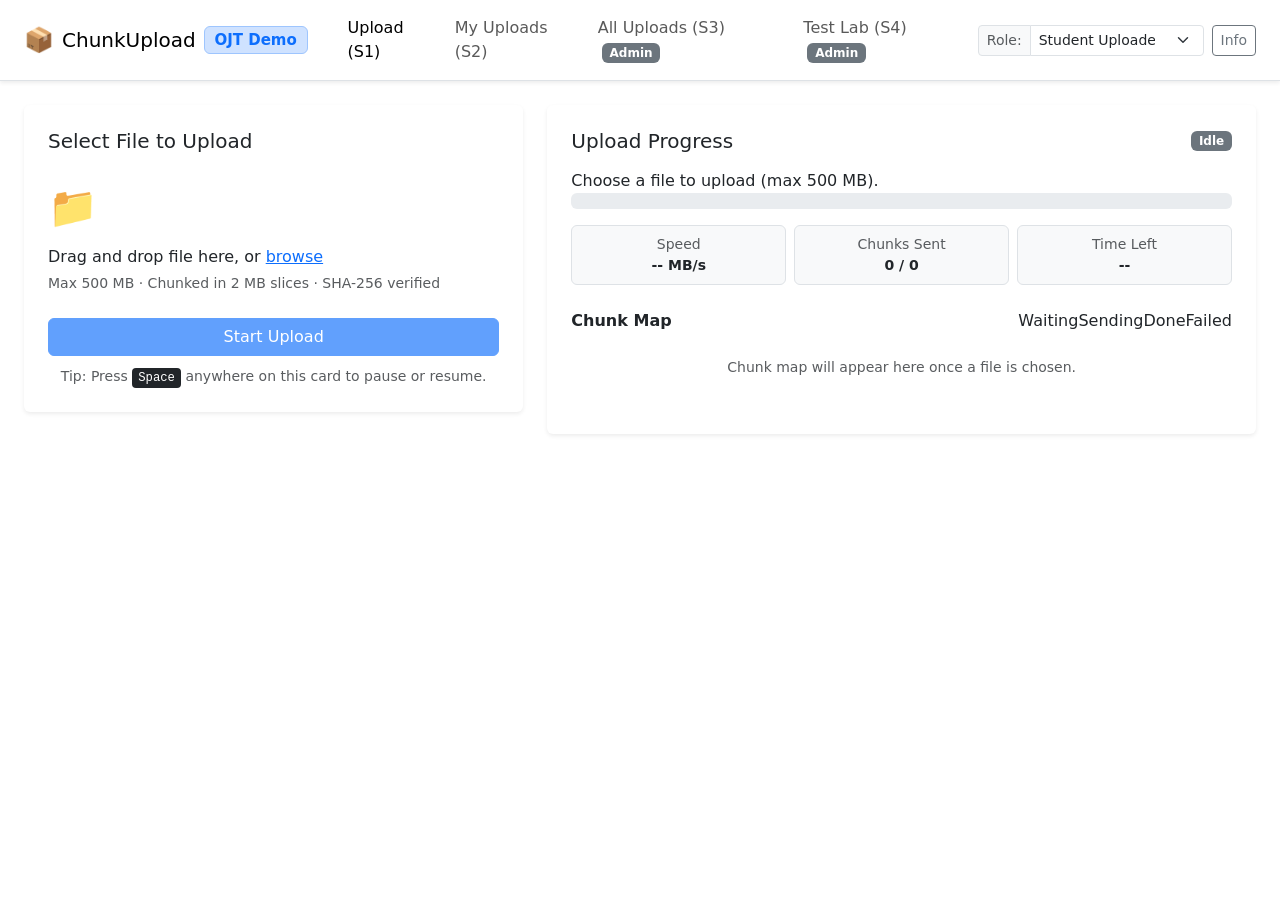
==== app/templates/index.html @ a3fe9f82 "feat: Implement Resumable/Chunked Upload Service MVP (PST_AD_149) - Split files into sequential 2 MB" ====
<!DOCTYPE html>
<html lang="en">
<head>
  <meta charset="UTF-8">
  <meta name="viewport" content="width=device-width, initial-scale=1.0">
  <title>Resumable Chunked Upload Service (PST_AD_149)</title>
  <!-- Bootstrap 5 CSS -->
  <link href="https://cdn.jsdelivr.net/npm/bootstrap@5.3.3/dist/css/bootstrap.min.css" rel="stylesheet">
  <!-- Custom Styling -->
  <link rel="stylesheet" href="/static/css/style.css">
</head>
<body>

  <!-- Top Navigation Bar -->
  <header>
    <nav class="navbar navbar-expand-lg navbar-light bg-white border-bottom shadow-sm">
      <div class="container-fluid px-3 px-lg-4">
        <a class="navbar-brand d-flex align-items-center" href="#" onclick="App.showScreen('upload'); return false;">
          <span class="fs-4 me-2">📦</span>
          <span class="navbar-brand-title fs-5">ChunkUpload</span>
          <span class="badge bg-primary-subtle text-primary border border-primary-subtle ms-2">OJT Demo</span>
        </a>

        <button class="navbar-toggler" type="button" data-bs-toggle="collapse" data-bs-target="#navbarContent" aria-controls="navbarContent" aria-expanded="false" aria-label="Toggle navigation">
          <span class="navbar-toggler-icon"></span>
        </button>

        <div class="collapse navbar-collapse" id="navbarContent">
          <ul class="navbar-nav me-auto mb-2 mb-lg-0 ms-lg-3">
            <li class="nav-item">
              <a class="nav-link active" id="nav-upload" href="#" onclick="App.showScreen('upload'); return false;">Upload (S1)</a>
            </li>
            <li class="nav-item">
              <a class="nav-link" id="nav-my-uploads" href="#" onclick="App.showScreen('my-uploads'); return false;">My Uploads (S2)</a>
            </li>
            <li class="nav-item">
              <a class="nav-link" id="nav-all-uploads" href="#" onclick="App.showScreen('all-uploads'); return false;">
                All Uploads (S3) <span class="badge bg-secondary ms-1">Admin</span>
              </a>
            </li>
            <li class="nav-item">
              <a class="nav-link" id="nav-test-lab" href="#" onclick="App.showScreen('test-lab'); return false;">
                Test Lab (S4) <span class="badge bg-secondary ms-1">Admin</span>
              </a>
            </li>
          </ul>

          <!-- Role Switcher & Student Attribution -->
          <div class="d-flex align-items-center gap-2">
            <div class="input-group input-group-sm">
              <label class="input-group-text bg-light text-muted" for="role-select">Role:</label>
              <select class="form-select form-select-sm" id="role-select" onchange="App.handleRoleChange(this.value)">
                <option value="uploader">Student Uploader</option>
                <option value="admin">Platform Admin</option>
              </select>
            </div>
            <button class="btn btn-sm btn-outline-secondary" data-bs-toggle="modal" data-bs-target="#aboutModal" title="About this Project">
              Info
            </button>
          </div>
        </div>
      </div>
    </nav>
  </header>

  <!-- Main Container -->
  <main class="container-fluid px-3 px-lg-4 py-4" id="main-content">

    <!-- Global Alert / Unfinished Upload Banner -->
    <div id="unfinished-banner" class="alert alert-warning alert-dismissible d-none align-items-center shadow-sm" role="alert">
      <div class="d-flex align-items-center flex-grow-1 flex-wrap gap-2">
        <span class="fs-5">⚠️</span>
        <span id="unfinished-banner-text">You have an unfinished upload. Choose the same file to continue.</span>
        <button class="btn btn-sm btn-warning ms-auto" id="btn-banner-resume" onclick="App.promptResumeUnfinished()">
          Resume Upload
        </button>
      </div>
      <button type="button" class="btn-close" aria-label="Dismiss banner" onclick="document.getElementById('unfinished-banner').classList.add('d-none')"></button>
    </div>

    <!-- SCREEN 1: UPLOAD (S1) -->
    <section id="screen-upload" class="app-screen">
      <div class="row g-4">
        <!-- Left Column: File Picker & Controls (5 cols on laptop) -->
        <div class="col-12 col-lg-5">
          <div class="card border-0 shadow-sm mb-4">
            <div class="card-body p-4">
              <h1 class="card-title h5 mb-3">Select File to Upload</h1>
              
              <!-- Dropzone -->
              <div id="dropzone" class="dropzone-area mb-3" tabindex="0" role="button" aria-label="Drop file here or click to browse">
                <input type="file" id="file-input" class="d-none">
                <div class="py-2">
                  <span class="fs-1 text-primary d-block mb-2">📁</span>
                  <p class="mb-1 fw-medium text-dark">Drag and drop file here, or <span class="text-primary text-decoration-underline">browse</span></p>
                  <small class="text-muted d-block">Max 500 MB · Chunked in 2 MB slices · SHA-256 verified</small>
                </div>
              </div>

              <!-- Validation Message -->
              <div id="file-validation-msg" class="alert alert-danger py-2 px-3 small d-none" role="alert"></div>

              <!-- File Info Card -->
              <div id="file-info-box" class="border rounded-3 p-3 bg-light mb-3 d-none">
                <h2 class="h6 mb-2 fw-bold text-dark">File Details</h2>
                <div class="small">
                  <div class="d-flex justify-content-between mb-1">
                    <span class="text-muted">Name:</span>
                    <span class="fw-semibold text-truncate ms-2" style="max-width: 200px;" id="info-file-name">--</span>
                  </div>
                  <div class="d-flex justify-content-between mb-1">
                    <span class="text-muted">Size:</span>
                    <span class="fw-semibold" id="info-file-size">--</span>
                  </div>
                  <div class="d-flex justify-content-between mb-1">
                    <span class="text-muted">Chunks (2 MB each):</span>
                    <span class="fw-semibold" id="info-chunk-count">--</span>
                  </div>
                  <div class="d-flex justify-content-between align-items-center mb-0">
                    <span class="text-muted">File SHA-256:</span>
                    <span class="d-flex align-items-center">
                      <span class="checksum-code me-1" id="info-file-hash">Calculating…</span>
                      <button class="btn btn-sm btn-link p-0 text-decoration-none" id="btn-copy-hash" title="Copy full SHA-256" onclick="App.copyFullHash()">📋</button>
                    </span>
                  </div>
                </div>
              </div>

              <!-- Upload Action Controls -->
              <div class="d-flex flex-wrap gap-2" id="upload-controls">
                <button id="btn-start" class="btn btn-primary flex-grow-1" disabled onclick="App.startUpload()">
                  <span>Start Upload</span>
                </button>
                <button id="btn-pause" class="btn btn-warning flex-grow-1 d-none" onclick="App.pauseUpload()">
                  <span>Pause</span>
                </button>
                <button id="btn-resume" class="btn btn-success flex-grow-1 d-none" onclick="App.resumeUpload()">
                  <span>Resume</span>
                </button>
                <button id="btn-cancel" class="btn btn-outline-danger flex-grow-1 d-none" onclick="App.cancelUpload()">
                  <span>Cancel</span>
                </button>
              </div>

              <div class="mt-2 text-center">
                <small class="text-muted">Tip: Press <kbd>Space</kbd> anywhere on this card to pause or resume.</small>
              </div>
            </div>
          </div>
        </div>

        <!-- Right Column: Progress & Chunk Map (7 cols on laptop) -->
        <div class="col-12 col-lg-7">
          <div class="card border-0 shadow-sm mb-4" id="upload-status-card" tabindex="0">
            <div class="card-body p-4">
              <div class="d-flex justify-content-between align-items-center mb-3">
                <h2 class="card-title h5 mb-0">Upload Progress</h2>
                <span id="badge-upload-status" class="badge bg-secondary">Idle</span>
              </div>

              <!-- Reassuring Status Box -->
              <div id="status-box" class="status-box">
                <div class="fw-medium text-dark" id="status-line" aria-live="polite">Choose a file to upload (max 500 MB).</div>
              </div>

              <!-- Progress Bar -->
              <div class="mb-3">
                <div class="progress" role="progressbar" aria-valuenow="0" aria-valuemin="0" aria-valuemax="100">
                  <div class="progress-bar" id="progress-bar-fill" style="width: 0%;">0%</div>
                </div>
              </div>

              <!-- Metrics Row -->
              <div class="row g-2 text-center small mb-4">
                <div class="col-4">
                  <div class="border rounded p-2 bg-light">
                    <span class="text-muted d-block">Speed</span>
                    <strong id="metric-speed">-- MB/s</strong>
                  </div>
                </div>
                <div class="col-4">
                  <div class="border rounded p-2 bg-light">
                    <span class="text-muted d-block">Chunks Sent</span>
                    <strong id="metric-chunks">0 / 0</strong>
                  </div>
                </div>
                <div class="col-4">
                  <div class="border rounded p-2 bg-light">
                    <span class="text-muted d-block">Time Left</span>
                    <strong id="metric-eta">--</strong>
                  </div>
                </div>
              </div>

              <!-- Chunk Map Header & Legend -->
              <div class="d-flex justify-content-between align-items-center flex-wrap gap-2 mb-2">
                <h3 class="h6 mb-0 fw-bold">Chunk Map</h3>
                <div class="d-flex align-items-center flex-wrap">
                  <span class="legend-item"><span class="legend-swatch" style="background-color: var(--color-waiting-fill); border: 1px solid var(--color-waiting-border);"></span>Waiting</span>
                  <span class="legend-item"><span class="legend-swatch" style="background-color: var(--color-primary);"></span>Sending</span>
                  <span class="legend-item"><span class="legend-swatch" style="background-color: var(--color-done);"></span>Done</span>
                  <span class="legend-item"><span class="legend-swatch" style="background-color: var(--color-failed);"></span>Failed</span>
                </div>
              </div>

              <!-- Chunk Grid -->
              <div class="chunk-map-container mb-3" aria-hidden="true">
                <div class="chunk-grid" id="chunk-grid">
                  <div class="text-muted small py-3 w-100 text-center">Chunk map will appear here once a file is chosen.</div>
                </div>
              </div>

              <!-- Checksum Success / Download Box -->
              <div id="completion-box" class="alert alert-success d-none mb-0" role="alert">
                <h4 class="alert-heading h6 fw-bold mb-1">🎉 Upload Complete · Checksum Verified ✓</h4>
                <p class="small mb-2 text-success-emphasis">All chunks merged in sequential order on the server. The merged file SHA-256 matches your original file exactly.</p>
                <div class="d-flex flex-wrap gap-2 align-items-center">
                  <a href="#" id="btn-download-file" class="btn btn-sm btn-success" download>
                    📥 Download Merged File
                  </a>
                  <button class="btn btn-sm btn-outline-success" onclick="App.resetUploadForm()">
                    Upload Another File
                  </button>
                </div>
              </div>

            </div>
          </div>
        </div>
      </div>
    </section>

    <!-- SCREEN 2: MY UPLOADS (S2) -->
    <section id="screen-my-uploads" class="app-screen d-none">
      <div class="card border-0 shadow-sm">
        <div class="card-body p-4">
          <div class="d-flex justify-content-between align-items-center mb-3">
            <div>
              <h1 class="h5 mb-1">My Browser Uploads</h1>
              <p class="text-muted small mb-0">Saved in browser's localStorage. You can resume any unfinished upload by selecting the same file.</p>
            </div>
            <button class="btn btn-sm btn-outline-secondary" onclick="App.renderMyUploads()">Refresh</button>
          </div>

          <div class="table-responsive">
            <table class="table table-hover align-middle">
              <thead class="table-light">
                <tr>
                  <th>File Name</th>
                  <th>Size</th>
                  <th>Chunks</th>
                  <th>Status</th>
                  <th>Last Updated</th>
                  <th class="text-end">Actions</th>
                </tr>
              </thead>
              <tbody id="my-uploads-tbody">
                <tr><td colspan="6" class="text-center py-4 text-muted">No uploads recorded in this browser yet.</td></tr>
              </tbody>
            </table>
          </div>
        </div>
      </div>
    </section>

    <!-- SCREEN 3: ALL UPLOADS (S3 - ADMIN) -->
    <section id="screen-all-uploads" class="app-screen d-none">
      <div class="card border-0 shadow-sm">
        <div class="card-body p-4">
          <div class="d-flex justify-content-between align-items-center mb-3 flex-wrap gap-2">
            <div>
              <h1 class="h5 mb-1">Server Upload Sessions (Admin)</h1>
              <p class="text-muted small mb-0">All upload sessions stored on disk in <code class="text-dark">storage/</code>.</p>
            </div>
            <div class="d-flex align-items-center gap-2">
              <span class="badge bg-info-subtle text-info-emphasis border border-info-subtle px-3 py-2" id="admin-storage-summary">
                Storage: 0.0 MB
              </span>
              <button class="btn btn-sm btn-outline-secondary" onclick="App.loadAdminUploads()">Refresh</button>
            </div>
          </div>

          <div class="table-responsive">
            <table class="table table-hover align-middle">
              <thead class="table-light">
                <tr>
                  <th>Upload ID</th>
                  <th>File Name</th>
                  <th>Size</th>
                  <th>Chunks (Recv/Total)</th>
                  <th>Status</th>
                  <th>SHA-256</th>
                  <th>Created At</th>
                  <th class="text-end">Actions</th>
                </tr>
              </thead>
              <tbody id="admin-uploads-tbody">
                <tr><td colspan="8" class="text-center py-4 text-muted">Loading uploads from server…</td></tr>
              </tbody>
            </table>
          </div>
        </div>
      </div>
    </section>

    <!-- SCREEN 4: TEST LAB (S4 - ADMIN) -->
    <section id="screen-test-lab" class="app-screen d-none">
      <div class="card border-0 shadow-sm">
        <div class="card-body p-4">
          <h1 class="h5 mb-1">Reliability Test Lab (Admin)</h1>
          <p class="text-muted small mb-3">Simulate unreliable networks with forced chunk dropouts to verify auto-retry with exponential backoff and resume capabilities.</p>

          <div class="row g-4">
            <!-- Test Settings Column (4 cols) -->
            <div class="col-12 col-lg-4">
              <div class="border rounded-3 p-3 bg-light">
                <h2 class="h6 fw-bold mb-3">Network Drop Simulation</h2>

                <div class="mb-3">
                  <label for="fail-rate-slider" class="form-label d-flex justify-content-between small fw-medium">
                    <span>Simulated Chunk Failure Rate:</span>
                    <strong class="text-primary" id="fail-rate-val">0%</strong>
                  </label>
                  <input type="range" class="form-range" id="fail-rate-slider" min="0" max="50" step="5" value="0" oninput="App.updateFlakySettings()">
                  <small class="text-muted">Chunk requests will randomly fail at this percentage to test automatic retry.</small>
                </div>

                <div class="mb-3">
                  <label for="kill-at-select" class="form-label small fw-medium">Kill Connection at % (Mid-Upload):</label>
                  <select class="form-select form-select-sm" id="kill-at-select" onchange="App.updateFlakySettings()">
                    <option value="0">Disabled (normal flow)</option>
                    <option value="25">Kill connection at 25%</option>
                    <option value="50">Kill connection at 50%</option>
                    <option value="75">Kill connection at 75%</option>
                  </select>
                  <small class="text-muted">Server drops the connection once at this threshold to test mid-upload survival.</small>
                </div>

                <div class="mb-3">
                  <label for="test-runs-count" class="form-label small fw-medium">Number of Test Runs (1–30):</label>
                  <input type="number" class="form-control form-control-sm" id="test-runs-count" min="1" max="30" value="1">
                  <small class="text-muted">Batch test reliability over repeated network dropouts.</small>
                </div>

                <hr>

                <h3 class="h6 fw-bold mb-2">Run Test with Synthetic Payload</h3>
                <p class="small text-muted mb-2">Select payload size to launch the test run(s):</p>
                <div class="d-flex flex-wrap gap-2 mb-3">
                  <button class="btn btn-sm btn-outline-primary" onclick="App.runTestLabBatch(5)">5 MB (3 chunks)</button>
                  <button class="btn btn-sm btn-outline-primary" onclick="App.runTestLabBatch(20)">20 MB (10 chunks)</button>
                  <button class="btn btn-sm btn-outline-primary" onclick="App.runTestLabBatch(50)">50 MB (25 chunks)</button>
                </div>
              </div>
            </div>

            <!-- Test Results Column (8 cols) -->
            <div class="col-12 col-lg-8">
              <div class="border rounded-3 p-3 bg-white">
                <div class="d-flex justify-content-between align-items-center mb-2">
                  <h2 class="h6 fw-bold mb-0">Test Run Execution History</h2>
                  <button class="btn btn-sm btn-outline-secondary" onclick="App.clearTestRuns()">Clear History</button>
                </div>

                <div class="table-responsive">
                  <table class="table table-sm table-bordered align-middle mb-0">
                    <thead class="table-light">
                      <tr>
                        <th>Run #</th>
                        <th>File / Size</th>
                        <th>Fail Rate</th>
                        <th>Retries</th>
                        <th>Resumed ✓</th>
                        <th>Checksum ✓/✗</th>
                        <th>Time</th>
                      </tr>
                    </thead>
                    <tbody id="test-runs-tbody">
                      <tr><td colspan="7" class="text-center py-3 text-muted">No test runs executed yet. Generate a test file and start an upload to test.</td></tr>
                    </tbody>
                  </table>
                </div>

                <div id="test-summary-pill" class="mt-3 p-2 bg-light border rounded small d-none">
                  <span id="test-summary-text">Summary: 0 / 0 resumed · 0 / 0 checksum ✓</span>
                </div>
              </div>
            </div>
          </div>

        </div>
      </div>
    </section>

  </main>

  <!-- Project Info Modal -->
  <div class="modal fade" id="aboutModal" tabindex="-1" aria-labelledby="aboutModalLabel" aria-hidden="true">
    <div class="modal-dialog modal-dialog-centered">
      <div class="modal-content">
        <div class="modal-header">
          <h5 class="modal-title" id="aboutModalLabel">Resumable Chunked Upload Service</h5>
          <button type="button" class="btn-close" data-bs-dismiss="modal" aria-label="Close"></button>
        </div>
        <div class="modal-body small">
          <h6>OJT College Project (PST_AD_149)</h6>
          <p>This service allows large file uploads over unreliable connections by splitting files into 2 MB chunks, retrying failed chunks with exponential backoff, and verifying final file integrity via SHA-256.</p>
          
          <h6 class="mt-3">Team Roles:</h6>
          <ul>
            <li><strong>Ritik Saini (Backend):</strong> Flask server, UploadSession storage, chunk merge in order, whole-file SHA-256 check, admin endpoints, pytest test suite.</li>
            <li><strong>Kanish (Frontend):</strong> uploader.js, hash.js, store.js, Bootstrap 5 UI, chunk map, test lab, and resume integration.</li>
          </ul>

          <h6 class="mt-3">Key Design Concepts:</h6>
          <ul>
            <li><strong>Idempotency:</strong> Resending the same chunk safely overwrites without duplication.</li>
            <li><strong>Sequential Chunking:</strong> Uploads chunk-by-chunk to reduce memory and connection overhead.</li>
            <li><strong>Local State vs Server Truth:</strong> localStorage remembers sessions, but the server is the ultimate source of truth for received chunks.</li>
          </ul>
        </div>
        <div class="modal-footer">
          <button type="button" class="btn btn-secondary btn-sm" data-bs-dismiss="modal">Close</button>
        </div>
      </div>
    </div>
  </div>

  <!-- Scripts -->
  <script src="https://cdn.jsdelivr.net/npm/bootstrap@5.3.3/dist/js/bootstrap.bundle.min.js"></script>
  <script src="/static/js/hash.js"></script>
  <script src="/static/js/store.js"></script>
  <script src="/static/js/uploader.js"></script>
  <script src="/static/js/app.js"></script>
</body>
</html>
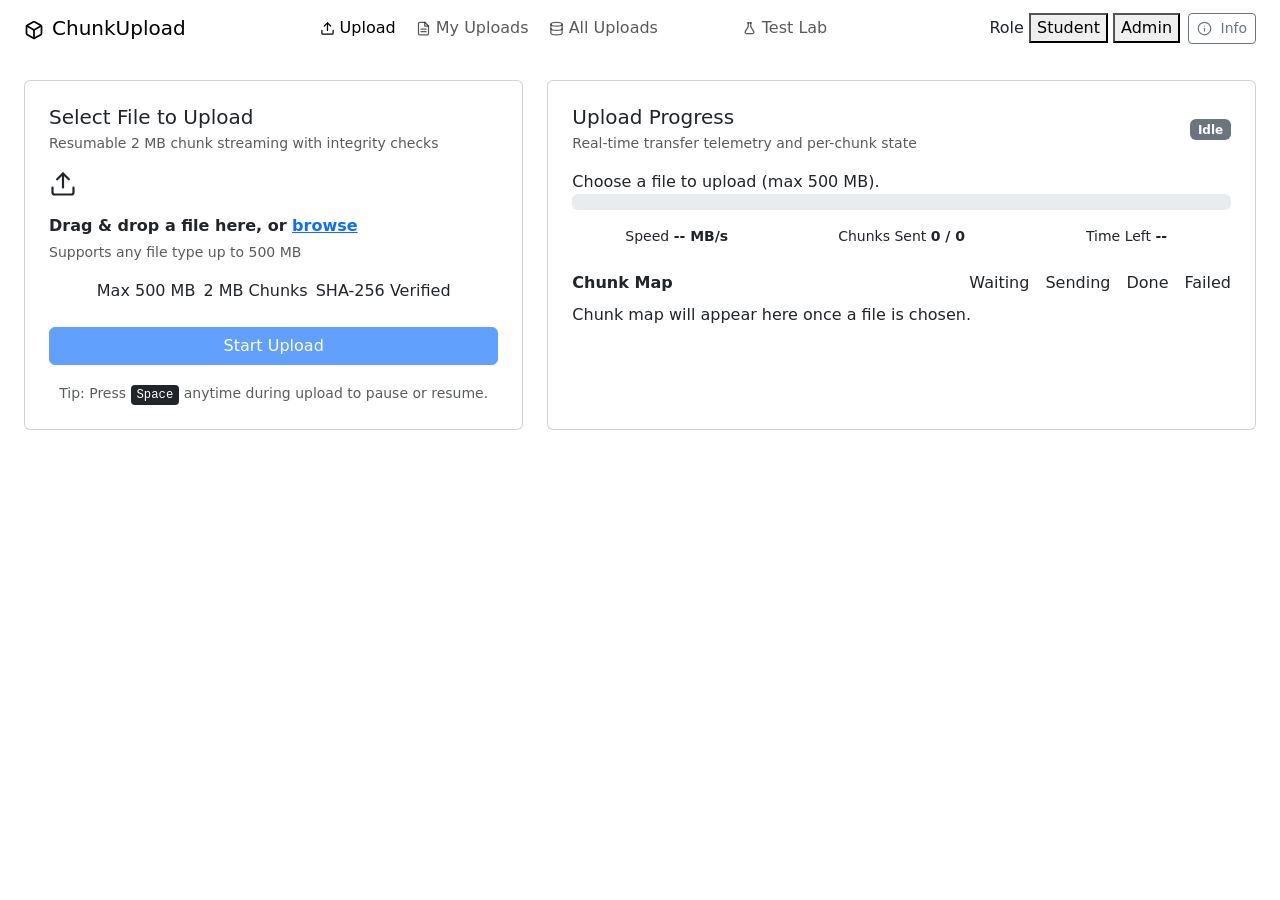
==== commit 5e0870ff: "style: Redesign UI with modern rounded layout, aligned containers, and segmented controls" ====
--- a/app/templates/index.html
+++ b/app/templates/index.html
@@ -3,7 +3,11 @@
 <head>
   <meta charset="UTF-8">
   <meta name="viewport" content="width=device-width, initial-scale=1.0">
-  <title>Resumable Chunked Upload Service (PST_AD_149)</title>
+  <title>ChunkUpload · Resumable Chunked Upload Service (PST_AD_149)</title>
+  <!-- Google Fonts: Inter & JetBrains Mono -->
+  <link rel="preconnect" href="https://fonts.googleapis.com">
+  <link rel="preconnect" href="https://fonts.gstatic.com" crossorigin>
+  <link href="https://fonts.googleapis.com/css2?family=Inter:wght@400;500;600;700&family=JetBrains+Mono:wght@400;500;600&display=swap" rel="stylesheet">
   <!-- Bootstrap 5 CSS -->
   <link href="https://cdn.jsdelivr.net/npm/bootstrap@5.3.3/dist/css/bootstrap.min.css" rel="stylesheet">
   <!-- Custom Styling -->
@@ -12,50 +16,73 @@
 <body>
 
   <!-- Top Navigation Bar -->
-  <header>
-    <nav class="navbar navbar-expand-lg navbar-light bg-white border-bottom shadow-sm">
-      <div class="container-fluid px-3 px-lg-4">
-        <a class="navbar-brand d-flex align-items-center" href="#" onclick="App.showScreen('upload'); return false;">
-          <span class="fs-4 me-2">📦</span>
-          <span class="navbar-brand-title fs-5">ChunkUpload</span>
-          <span class="badge bg-primary-subtle text-primary border border-primary-subtle ms-2">OJT Demo</span>
+  <header class="app-header sticky-top">
+    <nav class="navbar navbar-expand-lg navbar-light">
+      <div class="container-fluid app-container px-3 px-lg-4">
+        <a class="navbar-brand d-flex align-items-center gap-2 me-2" href="#" onclick="App.showScreen('upload'); return false;">
+          <span class="brand-mark" aria-hidden="true">
+            <svg width="20" height="20" viewBox="0 0 24 24" fill="none" stroke="currentColor" stroke-width="2.1" stroke-linecap="round" stroke-linejoin="round">
+              <path d="M21 16V8a2 2 0 0 0-1-1.73l-7-4a2 2 0 0 0-2 0l-7 4A2 2 0 0 0 3 8v8a2 2 0 0 0 1 1.73l7 4a2 2 0 0 0 2 0l7-4A2 2 0 0 0 21 16z"/>
+              <polyline points="3.29 7 12 12 20.71 7"/>
+              <line x1="12" y1="22" x2="12" y2="12"/>
+            </svg>
+          </span>
+          <span class="navbar-brand-title">ChunkUpload</span>
+          <span class="badge badge-brand-tag">OJT Demo</span>
         </a>
 
-        <button class="navbar-toggler" type="button" data-bs-toggle="collapse" data-bs-target="#navbarContent" aria-controls="navbarContent" aria-expanded="false" aria-label="Toggle navigation">
+        <button class="navbar-toggler border-0 shadow-none" type="button" data-bs-toggle="collapse" data-bs-target="#navbarContent" aria-controls="navbarContent" aria-expanded="false" aria-label="Toggle navigation">
           <span class="navbar-toggler-icon"></span>
         </button>
 
         <div class="collapse navbar-collapse" id="navbarContent">
-          <ul class="navbar-nav me-auto mb-2 mb-lg-0 ms-lg-3">
+          <ul class="navbar-nav me-auto mb-2 mb-lg-0 ms-lg-2 gap-1">
             <li class="nav-item">
-              <a class="nav-link active" id="nav-upload" href="#" onclick="App.showScreen('upload'); return false;">Upload (S1)</a>
+              <a class="nav-link active" id="nav-upload" href="#" onclick="App.showScreen('upload'); return false;">
+                <svg class="nav-icon" width="15" height="15" viewBox="0 0 24 24" fill="none" stroke="currentColor" stroke-width="2" stroke-linecap="round" stroke-linejoin="round" aria-hidden="true"><path d="M21 15v4a2 2 0 0 1-2 2H5a2 2 0 0 1-2-2v-4"/><polyline points="17 8 12 3 7 8"/><line x1="12" y1="3" x2="12" y2="15"/></svg>
+                <span>Upload</span>
+                <span class="nav-code d-none d-xxl-inline-block">S1</span>
+              </a>
             </li>
             <li class="nav-item">
-              <a class="nav-link" id="nav-my-uploads" href="#" onclick="App.showScreen('my-uploads'); return false;">My Uploads (S2)</a>
+              <a class="nav-link" id="nav-my-uploads" href="#" onclick="App.showScreen('my-uploads'); return false;">
+                <svg class="nav-icon" width="15" height="15" viewBox="0 0 24 24" fill="none" stroke="currentColor" stroke-width="2" stroke-linecap="round" stroke-linejoin="round" aria-hidden="true"><path d="M14 2H6a2 2 0 0 0-2 2v16a2 2 0 0 0 2 2h12a2 2 0 0 0 2-2V8z"/><polyline points="14 2 14 8 20 8"/><line x1="16" y1="13" x2="8" y2="13"/><line x1="16" y1="17" x2="8" y2="17"/></svg>
+                <span>My Uploads</span>
+                <span class="nav-code d-none d-xxl-inline-block">S2</span>
+              </a>
             </li>
             <li class="nav-item">
               <a class="nav-link" id="nav-all-uploads" href="#" onclick="App.showScreen('all-uploads'); return false;">
-                All Uploads (S3) <span class="badge bg-secondary ms-1">Admin</span>
+                <svg class="nav-icon" width="15" height="15" viewBox="0 0 24 24" fill="none" stroke="currentColor" stroke-width="2" stroke-linecap="round" stroke-linejoin="round" aria-hidden="true"><ellipse cx="12" cy="5" rx="9" ry="3"/><path d="M21 12c0 1.66-4 3-9 3s-9-1.34-9-3"/><path d="M3 5v14c0 1.66 4 3 9 3s9-1.34 9-3V5"/></svg>
+                <span>All Uploads</span>
+                <span class="nav-code d-none d-xxl-inline-block">S3</span>
+                <span class="badge badge-admin-tag">Admin</span>
               </a>
             </li>
             <li class="nav-item">
               <a class="nav-link" id="nav-test-lab" href="#" onclick="App.showScreen('test-lab'); return false;">
-                Test Lab (S4) <span class="badge bg-secondary ms-1">Admin</span>
+                <svg class="nav-icon" width="15" height="15" viewBox="0 0 24 24" fill="none" stroke="currentColor" stroke-width="2" stroke-linecap="round" stroke-linejoin="round" aria-hidden="true"><path d="M9 3h6"/><path d="M10 3v6l-5 8.5A2 2 0 0 0 6.7 20h10.6a2 2 0 0 0 1.7-2.5L14 9V3"/></svg>
+                <span>Test Lab</span>
+                <span class="nav-code d-none d-xxl-inline-block">S4</span>
+                <span class="badge badge-admin-tag">Admin</span>
               </a>
             </li>
           </ul>
 
-          <!-- Role Switcher & Student Attribution -->
-          <div class="d-flex align-items-center gap-2">
-            <div class="input-group input-group-sm">
-              <label class="input-group-text bg-light text-muted" for="role-select">Role:</label>
-              <select class="form-select form-select-sm" id="role-select" onchange="App.handleRoleChange(this.value)">
+          <!-- Role Switcher & Project Info -->
+          <div class="nav-utilities d-flex align-items-center gap-2 mt-2 mt-lg-0 flex-shrink-0">
+            <div class="role-segmented" role="group" aria-label="User role selector">
+              <span class="role-label">Role</span>
+              <button type="button" class="btn-segment active" data-role="uploader" onclick="App.handleRoleChange('uploader')">Student</button>
+              <button type="button" class="btn-segment" data-role="admin" onclick="App.handleRoleChange('admin')">Admin</button>
+              <select class="d-none" id="role-select" aria-hidden="true" tabindex="-1" onchange="App.handleRoleChange(this.value)">
                 <option value="uploader">Student Uploader</option>
                 <option value="admin">Platform Admin</option>
               </select>
             </div>
-            <button class="btn btn-sm btn-outline-secondary" data-bs-toggle="modal" data-bs-target="#aboutModal" title="About this Project">
-              Info
+            <button type="button" class="btn btn-sm btn-outline-secondary btn-compact" data-bs-toggle="modal" data-bs-target="#aboutModal" title="About this Project">
+              <svg width="15" height="15" viewBox="0 0 24 24" fill="none" stroke="currentColor" stroke-width="2" stroke-linecap="round" stroke-linejoin="round" class="me-1" aria-hidden="true"><circle cx="12" cy="12" r="10"/><line x1="12" y1="16" x2="12" y2="12"/><line x1="12" y1="8" x2="12.01" y2="8"/></svg>
+              <span>Info</span>
             </button>
           </div>
         </div>
@@ -64,14 +91,16 @@
   </header>
 
   <!-- Main Container -->
-  <main class="container-fluid px-3 px-lg-4 py-4" id="main-content">
+  <main class="container-fluid app-container px-3 px-lg-4 py-4" id="main-content">
 
     <!-- Global Alert / Unfinished Upload Banner -->
-    <div id="unfinished-banner" class="alert alert-warning alert-dismissible d-none align-items-center shadow-sm" role="alert">
+    <div id="unfinished-banner" class="alert alert-warning alert-dismissible d-none align-items-center shadow-sm mb-4 app-banner" role="alert">
       <div class="d-flex align-items-center flex-grow-1 flex-wrap gap-2">
-        <span class="fs-5">⚠️</span>
-        <span id="unfinished-banner-text">You have an unfinished upload. Choose the same file to continue.</span>
-        <button class="btn btn-sm btn-warning ms-auto" id="btn-banner-resume" onclick="App.promptResumeUnfinished()">
+        <span class="banner-icon text-warning-emphasis" aria-hidden="true">
+          <svg width="20" height="20" viewBox="0 0 24 24" fill="none" stroke="currentColor" stroke-width="2" stroke-linecap="round" stroke-linejoin="round"><path d="M10.29 3.86L1.82 18a2 2 0 0 0 1.71 3h16.94a2 2 0 0 0 1.71-3L13.71 3.86a2 2 0 0 0-3.42 0z"/><line x1="12" y1="9" x2="12" y2="13"/><line x1="12" y1="17" x2="12.01" y2="17"/></svg>
+        </span>
+        <span id="unfinished-banner-text" class="fw-medium">You have an unfinished upload. Choose the same file to continue.</span>
+        <button type="button" class="btn btn-sm btn-warning btn-compact ms-auto" id="btn-banner-resume" onclick="App.promptResumeUnfinished()">
           Resume Upload
         </button>
       </div>
@@ -80,20 +109,36 @@
 
     <!-- SCREEN 1: UPLOAD (S1) -->
     <section id="screen-upload" class="app-screen">
-      <div class="row g-4">
+      <div class="row g-4 align-items-stretch">
         <!-- Left Column: File Picker & Controls (5 cols on laptop) -->
         <div class="col-12 col-lg-5">
-          <div class="card border-0 shadow-sm mb-4">
-            <div class="card-body p-4">
-              <h1 class="card-title h5 mb-3">Select File to Upload</h1>
-              
+          <div class="card app-card h-100">
+            <div class="card-body p-4 d-flex flex-column">
+              <div class="d-flex justify-content-between align-items-center mb-3">
+                <div>
+                  <h1 class="card-title h5 mb-1">Select File to Upload</h1>
+                  <p class="text-muted small mb-0">Resumable 2 MB chunk streaming with integrity checks</p>
+                </div>
+              </div>
+
               <!-- Dropzone -->
               <div id="dropzone" class="dropzone-area mb-3" tabindex="0" role="button" aria-label="Drop file here or click to browse">
                 <input type="file" id="file-input" class="d-none">
-                <div class="py-2">
-                  <span class="fs-1 text-primary d-block mb-2">📁</span>
-                  <p class="mb-1 fw-medium text-dark">Drag and drop file here, or <span class="text-primary text-decoration-underline">browse</span></p>
-                  <small class="text-muted d-block">Max 500 MB · Chunked in 2 MB slices · SHA-256 verified</small>
+                <div class="dropzone-inner">
+                  <div class="dropzone-icon-wrap mb-3" aria-hidden="true">
+                    <svg width="28" height="28" viewBox="0 0 24 24" fill="none" stroke="currentColor" stroke-width="1.9" stroke-linecap="round" stroke-linejoin="round">
+                      <path d="M21 15v4a2 2 0 0 1-2 2H5a2 2 0 0 1-2-2v-4"/>
+                      <polyline points="17 8 12 3 7 8"/>
+                      <line x1="12" y1="3" x2="12" y2="15"/>
+                    </svg>
+                  </div>
+                  <p class="mb-1 fw-semibold text-dark">Drag &amp; drop a file here, or <span class="text-primary text-decoration-underline">browse</span></p>
+                  <p class="small text-muted mb-3">Supports any file type up to 500 MB</p>
+                  <div class="d-flex justify-content-center flex-wrap gap-2">
+                    <span class="spec-pill">Max 500 MB</span>
+                    <span class="spec-pill">2 MB Chunks</span>
+                    <span class="spec-pill">SHA-256 Verified</span>
+                  </div>
                 </div>
               </div>
 
@@ -101,49 +146,56 @@
               <div id="file-validation-msg" class="alert alert-danger py-2 px-3 small d-none" role="alert"></div>
 
               <!-- File Info Card -->
-              <div id="file-info-box" class="border rounded-3 p-3 bg-light mb-3 d-none">
-                <h2 class="h6 mb-2 fw-bold text-dark">File Details</h2>
-                <div class="small">
-                  <div class="d-flex justify-content-between mb-1">
-                    <span class="text-muted">Name:</span>
-                    <span class="fw-semibold text-truncate ms-2" style="max-width: 200px;" id="info-file-name">--</span>
-                  </div>
-                  <div class="d-flex justify-content-between mb-1">
-                    <span class="text-muted">Size:</span>
-                    <span class="fw-semibold" id="info-file-size">--</span>
-                  </div>
-                  <div class="d-flex justify-content-between mb-1">
-                    <span class="text-muted">Chunks (2 MB each):</span>
-                    <span class="fw-semibold" id="info-chunk-count">--</span>
-                  </div>
-                  <div class="d-flex justify-content-between align-items-center mb-0">
-                    <span class="text-muted">File SHA-256:</span>
-                    <span class="d-flex align-items-center">
-                      <span class="checksum-code me-1" id="info-file-hash">Calculating…</span>
-                      <button class="btn btn-sm btn-link p-0 text-decoration-none" id="btn-copy-hash" title="Copy full SHA-256" onclick="App.copyFullHash()">📋</button>
+              <div id="file-info-box" class="file-details-box p-3 mb-3 d-none">
+                <div class="d-flex align-items-center justify-content-between mb-2">
+                  <h2 class="h6 mb-0 fw-bold text-dark">File Details</h2>
+                  <span class="badge bg-primary-subtle text-primary border border-primary-subtle">Ready</span>
+                </div>
+                <div class="small file-meta-list">
+                  <div class="file-meta-row">
+                    <span class="text-muted">Name</span>
+                    <span class="fw-semibold text-truncate ms-2" style="max-width: 220px;" id="info-file-name">--</span>
+                  </div>
+                  <div class="file-meta-row">
+                    <span class="text-muted">Size</span>
+                    <span class="fw-semibold tabular-nums" id="info-file-size">--</span>
+                  </div>
+                  <div class="file-meta-row">
+                    <span class="text-muted">Chunks (2 MB each)</span>
+                    <span class="fw-semibold tabular-nums" id="info-chunk-count">--</span>
+                  </div>
+                  <div class="file-meta-row mb-0">
+                    <span class="text-muted">File SHA-256</span>
+                    <span class="d-flex align-items-center gap-1">
+                      <span class="checksum-code" id="info-file-hash">Calculating…</span>
+                      <button type="button" class="btn btn-sm btn-link p-1 text-decoration-none btn-icon-copy" id="btn-copy-hash" title="Copy full SHA-256" aria-label="Copy full SHA-256" onclick="App.copyFullHash()">
+                        <svg width="15" height="15" viewBox="0 0 24 24" fill="none" stroke="currentColor" stroke-width="2" stroke-linecap="round" stroke-linejoin="round"><rect x="9" y="9" width="13" height="13" rx="2" ry="2"/><path d="M5 15H4a2 2 0 0 1-2-2V4a2 2 0 0 1 2-2h9a2 2 0 0 1 2 2v1"/></svg>
+                      </button>
                     </span>
                   </div>
                 </div>
               </div>
 
               <!-- Upload Action Controls -->
-              <div class="d-flex flex-wrap gap-2" id="upload-controls">
-                <button id="btn-start" class="btn btn-primary flex-grow-1" disabled onclick="App.startUpload()">
-                  <span>Start Upload</span>
-                </button>
-                <button id="btn-pause" class="btn btn-warning flex-grow-1 d-none" onclick="App.pauseUpload()">
-                  <span>Pause</span>
-                </button>
-                <button id="btn-resume" class="btn btn-success flex-grow-1 d-none" onclick="App.resumeUpload()">
-                  <span>Resume</span>
-                </button>
-                <button id="btn-cancel" class="btn btn-outline-danger flex-grow-1 d-none" onclick="App.cancelUpload()">
-                  <span>Cancel</span>
-                </button>
-              </div>
-
-              <div class="mt-2 text-center">
-                <small class="text-muted">Tip: Press <kbd>Space</kbd> anywhere on this card to pause or resume.</small>
+              <div class="mt-auto pt-2">
+                <div class="d-flex flex-wrap gap-2" id="upload-controls">
+                  <button type="button" id="btn-start" class="btn btn-primary btn-action flex-grow-1" disabled onclick="App.startUpload()">
+                    <span>Start Upload</span>
+                  </button>
+                  <button type="button" id="btn-pause" class="btn btn-warning btn-action flex-grow-1 d-none" onclick="App.pauseUpload()">
+                    <span>Pause</span>
+                  </button>
+                  <button type="button" id="btn-resume" class="btn btn-success btn-action flex-grow-1 d-none" onclick="App.resumeUpload()">
+                    <span>Resume</span>
+                  </button>
+                  <button type="button" id="btn-cancel" class="btn btn-outline-danger btn-action flex-grow-1 d-none" onclick="App.cancelUpload()">
+                    <span>Cancel</span>
+                  </button>
+                </div>
+
+                <div class="mt-3 text-center">
+                  <small class="text-muted">Tip: Press <kbd>Space</kbd> anytime during upload to pause or resume.</small>
+                </div>
               </div>
             </div>
           </div>
@@ -151,11 +203,14 @@
 
         <!-- Right Column: Progress & Chunk Map (7 cols on laptop) -->
         <div class="col-12 col-lg-7">
-          <div class="card border-0 shadow-sm mb-4" id="upload-status-card" tabindex="0">
-            <div class="card-body p-4">
+          <div class="card app-card h-100" id="upload-status-card">
+            <div class="card-body p-4 d-flex flex-column">
               <div class="d-flex justify-content-between align-items-center mb-3">
-                <h2 class="card-title h5 mb-0">Upload Progress</h2>
-                <span id="badge-upload-status" class="badge bg-secondary">Idle</span>
+                <div>
+                  <h2 class="card-title h5 mb-1">Upload Progress</h2>
+                  <p class="text-muted small mb-0">Real-time transfer telemetry and per-chunk state</p>
+                </div>
+                <span id="badge-upload-status" class="badge status-pill bg-secondary">Idle</span>
               </div>
 
               <!-- Reassuring Status Box -->
@@ -166,28 +221,28 @@
               <!-- Progress Bar -->
               <div class="mb-3">
                 <div class="progress" role="progressbar" aria-valuenow="0" aria-valuemin="0" aria-valuemax="100">
-                  <div class="progress-bar" id="progress-bar-fill" style="width: 0%;">0%</div>
+                  <div class="progress-bar tabular-nums" id="progress-bar-fill" style="width: 0%;">0%</div>
                 </div>
               </div>
 
               <!-- Metrics Row -->
-              <div class="row g-2 text-center small mb-4">
+              <div class="row g-2 g-sm-3 text-center small mb-4">
                 <div class="col-4">
-                  <div class="border rounded p-2 bg-light">
-                    <span class="text-muted d-block">Speed</span>
-                    <strong id="metric-speed">-- MB/s</strong>
+                  <div class="metric-tile h-100">
+                    <span class="metric-label">Speed</span>
+                    <strong class="metric-value tabular-nums" id="metric-speed">-- MB/s</strong>
                   </div>
                 </div>
                 <div class="col-4">
-                  <div class="border rounded p-2 bg-light">
-                    <span class="text-muted d-block">Chunks Sent</span>
-                    <strong id="metric-chunks">0 / 0</strong>
+                  <div class="metric-tile h-100">
+                    <span class="metric-label">Chunks Sent</span>
+                    <strong class="metric-value tabular-nums" id="metric-chunks">0 / 0</strong>
                   </div>
                 </div>
                 <div class="col-4">
-                  <div class="border rounded p-2 bg-light">
-                    <span class="text-muted d-block">Time Left</span>
-                    <strong id="metric-eta">--</strong>
+                  <div class="metric-tile h-100">
+                    <span class="metric-label">Time Left</span>
+                    <strong class="metric-value tabular-nums" id="metric-eta">--</strong>
                   </div>
                 </div>
               </div>
@@ -195,7 +250,7 @@
               <!-- Chunk Map Header & Legend -->
               <div class="d-flex justify-content-between align-items-center flex-wrap gap-2 mb-2">
                 <h3 class="h6 mb-0 fw-bold">Chunk Map</h3>
-                <div class="d-flex align-items-center flex-wrap">
+                <div class="d-flex align-items-center flex-wrap gap-3">
                   <span class="legend-item"><span class="legend-swatch" style="background-color: var(--color-waiting-fill); border: 1px solid var(--color-waiting-border);"></span>Waiting</span>
                   <span class="legend-item"><span class="legend-swatch" style="background-color: var(--color-primary);"></span>Sending</span>
                   <span class="legend-item"><span class="legend-swatch" style="background-color: var(--color-done);"></span>Done</span>
@@ -204,21 +259,29 @@
               </div>
 
               <!-- Chunk Grid -->
-              <div class="chunk-map-container mb-3" aria-hidden="true">
+              <div class="chunk-map-container mb-3 flex-grow-1" aria-hidden="true">
                 <div class="chunk-grid" id="chunk-grid">
-                  <div class="text-muted small py-3 w-100 text-center">Chunk map will appear here once a file is chosen.</div>
+                  <div class="chunk-empty-state">Chunk map will appear here once a file is chosen.</div>
                 </div>
               </div>
 
               <!-- Checksum Success / Download Box -->
-              <div id="completion-box" class="alert alert-success d-none mb-0" role="alert">
-                <h4 class="alert-heading h6 fw-bold mb-1">🎉 Upload Complete · Checksum Verified ✓</h4>
-                <p class="small mb-2 text-success-emphasis">All chunks merged in sequential order on the server. The merged file SHA-256 matches your original file exactly.</p>
-                <div class="d-flex flex-wrap gap-2 align-items-center">
-                  <a href="#" id="btn-download-file" class="btn btn-sm btn-success" download>
-                    📥 Download Merged File
+              <div id="completion-box" class="alert alert-success completion-card d-none mb-0" role="alert">
+                <div class="d-flex align-items-start gap-2 mb-2">
+                  <span class="completion-check-icon" aria-hidden="true">
+                    <svg width="20" height="20" viewBox="0 0 24 24" fill="none" stroke="currentColor" stroke-width="2.4" stroke-linecap="round" stroke-linejoin="round"><polyline points="20 6 9 17 4 12"/></svg>
+                  </span>
+                  <div>
+                    <h4 class="alert-heading h6 fw-bold mb-1">Upload Complete · Checksum Verified</h4>
+                    <p class="small mb-0 text-success-emphasis">All chunks merged in sequential order on the server. The merged SHA-256 matches your original file.</p>
+                  </div>
+                </div>
+                <div class="d-flex flex-wrap gap-2 align-items-center mt-2">
+                  <a href="#" id="btn-download-file" class="btn btn-sm btn-success btn-compact" download>
+                    <svg width="15" height="15" viewBox="0 0 24 24" fill="none" stroke="currentColor" stroke-width="2" stroke-linecap="round" stroke-linejoin="round" class="me-1" aria-hidden="true"><path d="M21 15v4a2 2 0 0 1-2 2H5a2 2 0 0 1-2-2v-4"/><polyline points="7 10 12 15 17 10"/><line x1="12" y1="15" x2="12" y2="3"/></svg>
+                    <span>Download Merged File</span>
                   </a>
-                  <button class="btn btn-sm btn-outline-success" onclick="App.resetUploadForm()">
+                  <button type="button" class="btn btn-sm btn-outline-success btn-compact" onclick="App.resetUploadForm()">
                     Upload Another File
                   </button>
                 </div>
@@ -232,19 +295,19 @@
 
     <!-- SCREEN 2: MY UPLOADS (S2) -->
     <section id="screen-my-uploads" class="app-screen d-none">
-      <div class="card border-0 shadow-sm">
+      <div class="card app-card">
         <div class="card-body p-4">
-          <div class="d-flex justify-content-between align-items-center mb-3">
+          <div class="d-flex justify-content-between align-items-center flex-wrap gap-2 mb-3">
             <div>
               <h1 class="h5 mb-1">My Browser Uploads</h1>
-              <p class="text-muted small mb-0">Saved in browser's localStorage. You can resume any unfinished upload by selecting the same file.</p>
-            </div>
-            <button class="btn btn-sm btn-outline-secondary" onclick="App.renderMyUploads()">Refresh</button>
-          </div>
-
-          <div class="table-responsive">
-            <table class="table table-hover align-middle">
-              <thead class="table-light">
+              <p class="text-muted small mb-0">Saved in your browser's localStorage. Resume any unfinished upload by selecting the same file.</p>
+            </div>
+            <button type="button" class="btn btn-sm btn-outline-secondary btn-compact" onclick="App.renderMyUploads()">Refresh</button>
+          </div>
+
+          <div class="table-responsive app-table-wrap">
+            <table class="table table-hover align-middle app-table mb-0">
+              <thead>
                 <tr>
                   <th>File Name</th>
                   <th>Size</th>
@@ -255,7 +318,7 @@
                 </tr>
               </thead>
               <tbody id="my-uploads-tbody">
-                <tr><td colspan="6" class="text-center py-4 text-muted">No uploads recorded in this browser yet.</td></tr>
+                <tr><td colspan="6" class="text-center py-5 text-muted">No uploads recorded in this browser yet.</td></tr>
               </tbody>
             </table>
           </div>
@@ -265,24 +328,32 @@
 
     <!-- SCREEN 3: ALL UPLOADS (S3 - ADMIN) -->
     <section id="screen-all-uploads" class="app-screen d-none">
-      <div class="card border-0 shadow-sm">
+      <div class="card app-card">
         <div class="card-body p-4">
           <div class="d-flex justify-content-between align-items-center mb-3 flex-wrap gap-2">
             <div>
               <h1 class="h5 mb-1">Server Upload Sessions (Admin)</h1>
-              <p class="text-muted small mb-0">All upload sessions stored on disk in <code class="text-dark">storage/</code>.</p>
-            </div>
-            <div class="d-flex align-items-center gap-2">
-              <span class="badge bg-info-subtle text-info-emphasis border border-info-subtle px-3 py-2" id="admin-storage-summary">
+              <p class="text-muted small mb-0">All upload sessions stored on disk in <code>storage/</code>.</p>
+            </div>
+            <div class="d-flex align-items-center gap-2 flex-wrap">
+              <span class="badge storage-summary-pill" id="admin-storage-summary">
                 Storage: 0.0 MB
               </span>
-              <button class="btn btn-sm btn-outline-secondary" onclick="App.loadAdminUploads()">Refresh</button>
-            </div>
-          </div>
-
-          <div class="table-responsive">
-            <table class="table table-hover align-middle">
-              <thead class="table-light">
+              <button type="button" class="btn btn-sm btn-outline-secondary btn-compact" onclick="App.loadAdminUploads()">Refresh</button>
+            </div>
+          </div>
+
+          <!-- Role notice shown when not Platform Admin -->
+          <div id="admin-role-guard-all" class="alert alert-light border d-none align-items-center justify-content-between flex-wrap gap-2 mb-3" role="status">
+            <div class="small text-muted">
+              <strong class="text-dark">Admin Role Required:</strong> Switch role to <strong>Platform Admin</strong> to manage server sessions.
+            </div>
+            <button type="button" class="btn btn-sm btn-primary btn-compact" onclick="App.switchToAdmin()">Switch to Platform Admin</button>
+          </div>
+
+          <div class="table-responsive app-table-wrap">
+            <table class="table table-hover align-middle app-table mb-0">
+              <thead>
                 <tr>
                   <th>Upload ID</th>
                   <th>File Name</th>
@@ -295,7 +366,7 @@
                 </tr>
               </thead>
               <tbody id="admin-uploads-tbody">
-                <tr><td colspan="8" class="text-center py-4 text-muted">Loading uploads from server…</td></tr>
+                <tr><td colspan="8" class="text-center py-5 text-muted">Loading uploads from server…</td></tr>
               </tbody>
             </table>
           </div>
@@ -305,84 +376,92 @@
 
     <!-- SCREEN 4: TEST LAB (S4 - ADMIN) -->
     <section id="screen-test-lab" class="app-screen d-none">
-      <div class="card border-0 shadow-sm">
+      <div class="card app-card">
         <div class="card-body p-4">
-          <h1 class="h5 mb-1">Reliability Test Lab (Admin)</h1>
-          <p class="text-muted small mb-3">Simulate unreliable networks with forced chunk dropouts to verify auto-retry with exponential backoff and resume capabilities.</p>
+          <div class="mb-3">
+            <h1 class="h5 mb-1">Reliability Test Lab (Admin)</h1>
+            <p class="text-muted small mb-0">Simulate unreliable networks with forced chunk dropouts to verify auto-retry with exponential backoff and resume capabilities.</p>
+          </div>
 
           <div class="row g-4">
             <!-- Test Settings Column (4 cols) -->
             <div class="col-12 col-lg-4">
-              <div class="border rounded-3 p-3 bg-light">
+              <div class="test-config-panel p-3 p-lg-4 h-100">
                 <h2 class="h6 fw-bold mb-3">Network Drop Simulation</h2>
 
                 <div class="mb-3">
-                  <label for="fail-rate-slider" class="form-label d-flex justify-content-between small fw-medium">
-                    <span>Simulated Chunk Failure Rate:</span>
-                    <strong class="text-primary" id="fail-rate-val">0%</strong>
+                  <label for="fail-rate-slider" class="form-label d-flex justify-content-between align-items-center small fw-medium">
+                    <span>Simulated Chunk Failure Rate</span>
+                    <span class="badge bg-primary-subtle text-primary tabular-nums" id="fail-rate-val">0%</span>
                   </label>
                   <input type="range" class="form-range" id="fail-rate-slider" min="0" max="50" step="5" value="0" oninput="App.updateFlakySettings()">
-                  <small class="text-muted">Chunk requests will randomly fail at this percentage to test automatic retry.</small>
+                  <small class="text-muted d-block">Chunk requests fail randomly at this rate to test automatic retry.</small>
                 </div>
 
                 <div class="mb-3">
-                  <label for="kill-at-select" class="form-label small fw-medium">Kill Connection at % (Mid-Upload):</label>
-                  <select class="form-select form-select-sm" id="kill-at-select" onchange="App.updateFlakySettings()">
+                  <label class="form-label small fw-medium d-block">Kill Connection at % (Mid-Upload)</label>
+                  <div class="kill-at-segmented" role="group" aria-label="Kill connection threshold">
+                    <button type="button" class="btn-segment active" data-kill="0" onclick="App.setKillAt('0')">Off</button>
+                    <button type="button" class="btn-segment" data-kill="25" onclick="App.setKillAt('25')">25%</button>
+                    <button type="button" class="btn-segment" data-kill="50" onclick="App.setKillAt('50')">50%</button>
+                    <button type="button" class="btn-segment" data-kill="75" onclick="App.setKillAt('75')">75%</button>
+                  </div>
+                  <select class="d-none" id="kill-at-select" aria-hidden="true" tabindex="-1" onchange="App.updateFlakySettings()">
                     <option value="0">Disabled (normal flow)</option>
                     <option value="25">Kill connection at 25%</option>
                     <option value="50">Kill connection at 50%</option>
                     <option value="75">Kill connection at 75%</option>
                   </select>
-                  <small class="text-muted">Server drops the connection once at this threshold to test mid-upload survival.</small>
+                  <small class="text-muted d-block mt-1">Server drops the connection once at this threshold to test mid-upload survival.</small>
                 </div>
 
                 <div class="mb-3">
-                  <label for="test-runs-count" class="form-label small fw-medium">Number of Test Runs (1–30):</label>
+                  <label for="test-runs-count" class="form-label small fw-medium">Number of Test Runs (1–30)</label>
                   <input type="number" class="form-control form-control-sm" id="test-runs-count" min="1" max="30" value="1">
-                  <small class="text-muted">Batch test reliability over repeated network dropouts.</small>
-                </div>
-
-                <hr>
+                  <small class="text-muted d-block mt-1">Batch test reliability over repeated network dropouts.</small>
+                </div>
+
+                <hr class="my-3">
 
                 <h3 class="h6 fw-bold mb-2">Run Test with Synthetic Payload</h3>
                 <p class="small text-muted mb-2">Select payload size to launch the test run(s):</p>
-                <div class="d-flex flex-wrap gap-2 mb-3">
-                  <button class="btn btn-sm btn-outline-primary" onclick="App.runTestLabBatch(5)">5 MB (3 chunks)</button>
-                  <button class="btn btn-sm btn-outline-primary" onclick="App.runTestLabBatch(20)">20 MB (10 chunks)</button>
-                  <button class="btn btn-sm btn-outline-primary" onclick="App.runTestLabBatch(50)">50 MB (25 chunks)</button>
+                <div class="d-flex flex-wrap gap-2">
+                  <button type="button" class="btn btn-sm btn-outline-primary btn-compact" onclick="App.runTestLabBatch(5)">5 MB (3 chunks)</button>
+                  <button type="button" class="btn btn-sm btn-outline-primary btn-compact" onclick="App.runTestLabBatch(20)">20 MB (10 chunks)</button>
+                  <button type="button" class="btn btn-sm btn-outline-primary btn-compact" onclick="App.runTestLabBatch(50)">50 MB (25 chunks)</button>
                 </div>
               </div>
             </div>
 
             <!-- Test Results Column (8 cols) -->
             <div class="col-12 col-lg-8">
-              <div class="border rounded-3 p-3 bg-white">
-                <div class="d-flex justify-content-between align-items-center mb-2">
+              <div class="test-results-panel p-3 p-lg-4 h-100 d-flex flex-column">
+                <div class="d-flex justify-content-between align-items-center mb-3 flex-wrap gap-2">
                   <h2 class="h6 fw-bold mb-0">Test Run Execution History</h2>
-                  <button class="btn btn-sm btn-outline-secondary" onclick="App.clearTestRuns()">Clear History</button>
-                </div>
-
-                <div class="table-responsive">
-                  <table class="table table-sm table-bordered align-middle mb-0">
-                    <thead class="table-light">
+                  <button type="button" class="btn btn-sm btn-outline-secondary btn-compact" onclick="App.clearTestRuns()">Clear History</button>
+                </div>
+
+                <div class="table-responsive app-table-wrap flex-grow-1">
+                  <table class="table table-sm table-hover align-middle app-table mb-0">
+                    <thead>
                       <tr>
                         <th>Run #</th>
                         <th>File / Size</th>
                         <th>Fail Rate</th>
                         <th>Retries</th>
-                        <th>Resumed ✓</th>
-                        <th>Checksum ✓/✗</th>
+                        <th>Resumed</th>
+                        <th>Checksum</th>
                         <th>Time</th>
                       </tr>
                     </thead>
                     <tbody id="test-runs-tbody">
-                      <tr><td colspan="7" class="text-center py-3 text-muted">No test runs executed yet. Generate a test file and start an upload to test.</td></tr>
+                      <tr><td colspan="7" class="text-center py-4 text-muted">No test runs executed yet. Choose a synthetic payload size to start a test.</td></tr>
                     </tbody>
                   </table>
                 </div>
 
-                <div id="test-summary-pill" class="mt-3 p-2 bg-light border rounded small d-none">
-                  <span id="test-summary-text">Summary: 0 / 0 resumed · 0 / 0 checksum ✓</span>
+                <div id="test-summary-pill" class="mt-3 p-2 px-3 bg-light border rounded small d-none">
+                  <span id="test-summary-text" class="fw-medium">Summary: 0 / 0 resumed · 0 / 0 checksum ✓</span>
                 </div>
               </div>
             </div>
@@ -397,30 +476,30 @@
   <!-- Project Info Modal -->
   <div class="modal fade" id="aboutModal" tabindex="-1" aria-labelledby="aboutModalLabel" aria-hidden="true">
     <div class="modal-dialog modal-dialog-centered">
-      <div class="modal-content">
-        <div class="modal-header">
-          <h5 class="modal-title" id="aboutModalLabel">Resumable Chunked Upload Service</h5>
+      <div class="modal-content border-0 shadow-lg">
+        <div class="modal-header border-bottom">
+          <h5 class="modal-title fw-bold" id="aboutModalLabel">Resumable Chunked Upload Service</h5>
           <button type="button" class="btn-close" data-bs-dismiss="modal" aria-label="Close"></button>
         </div>
         <div class="modal-body small">
-          <h6>OJT College Project (PST_AD_149)</h6>
-          <p>This service allows large file uploads over unreliable connections by splitting files into 2 MB chunks, retrying failed chunks with exponential backoff, and verifying final file integrity via SHA-256.</p>
-          
-          <h6 class="mt-3">Team Roles:</h6>
-          <ul>
+          <h6 class="fw-bold text-primary">OJT College Project (PST_AD_149)</h6>
+          <p class="text-muted">This service allows large file uploads over unreliable connections by splitting files into 2 MB chunks, retrying failed chunks with exponential backoff, and verifying final file integrity via SHA-256.</p>
+
+          <h6 class="mt-3 fw-bold">Team Roles</h6>
+          <ul class="mb-3">
             <li><strong>Ritik Saini (Backend):</strong> Flask server, UploadSession storage, chunk merge in order, whole-file SHA-256 check, admin endpoints, pytest test suite.</li>
             <li><strong>Kanish (Frontend):</strong> uploader.js, hash.js, store.js, Bootstrap 5 UI, chunk map, test lab, and resume integration.</li>
           </ul>
 
-          <h6 class="mt-3">Key Design Concepts:</h6>
-          <ul>
+          <h6 class="mt-3 fw-bold">Key Design Concepts</h6>
+          <ul class="mb-0">
             <li><strong>Idempotency:</strong> Resending the same chunk safely overwrites without duplication.</li>
             <li><strong>Sequential Chunking:</strong> Uploads chunk-by-chunk to reduce memory and connection overhead.</li>
             <li><strong>Local State vs Server Truth:</strong> localStorage remembers sessions, but the server is the ultimate source of truth for received chunks.</li>
           </ul>
         </div>
-        <div class="modal-footer">
-          <button type="button" class="btn btn-secondary btn-sm" data-bs-dismiss="modal">Close</button>
+        <div class="modal-footer border-top">
+          <button type="button" class="btn btn-secondary btn-sm btn-compact" data-bs-dismiss="modal">Close</button>
         </div>
       </div>
     </div>
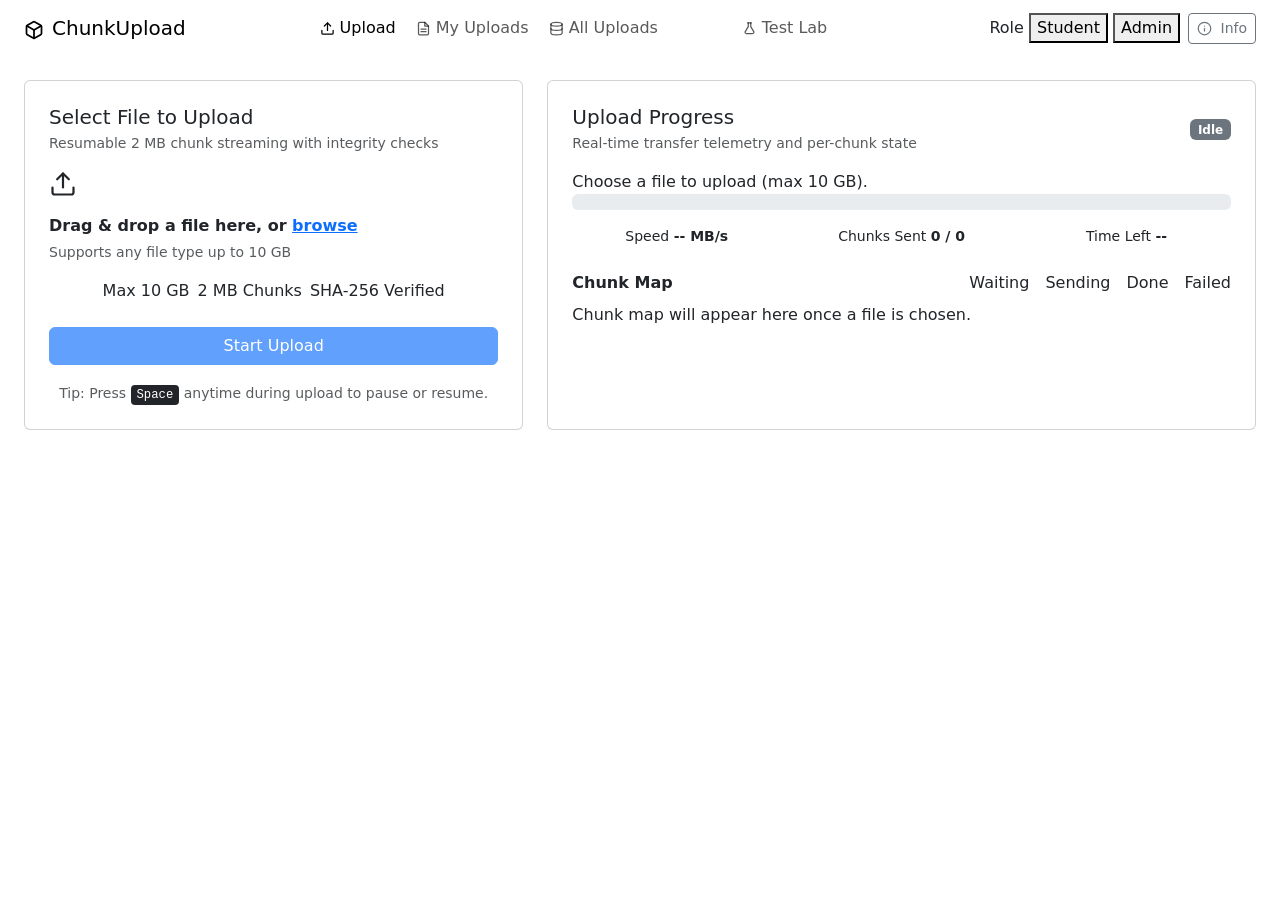
==== commit f1bd6d40: "feat: Support file uploads up to 10 GB with streaming SHA-256 and scalable chunk map" ====
--- a/app/templates/index.html
+++ b/app/templates/index.html
@@ -133,9 +133,9 @@
                     </svg>
                   </div>
                   <p class="mb-1 fw-semibold text-dark">Drag &amp; drop a file here, or <span class="text-primary text-decoration-underline">browse</span></p>
-                  <p class="small text-muted mb-3">Supports any file type up to 500 MB</p>
+                  <p class="small text-muted mb-3">Supports any file type up to 10 GB</p>
                   <div class="d-flex justify-content-center flex-wrap gap-2">
-                    <span class="spec-pill">Max 500 MB</span>
+                    <span class="spec-pill">Max 10 GB</span>
                     <span class="spec-pill">2 MB Chunks</span>
                     <span class="spec-pill">SHA-256 Verified</span>
                   </div>
@@ -215,7 +215,7 @@
 
               <!-- Reassuring Status Box -->
               <div id="status-box" class="status-box">
-                <div class="fw-medium text-dark" id="status-line" aria-live="polite">Choose a file to upload (max 500 MB).</div>
+                <div class="fw-medium text-dark" id="status-line" aria-live="polite">Choose a file to upload (max 10 GB).</div>
               </div>
 
               <!-- Progress Bar -->
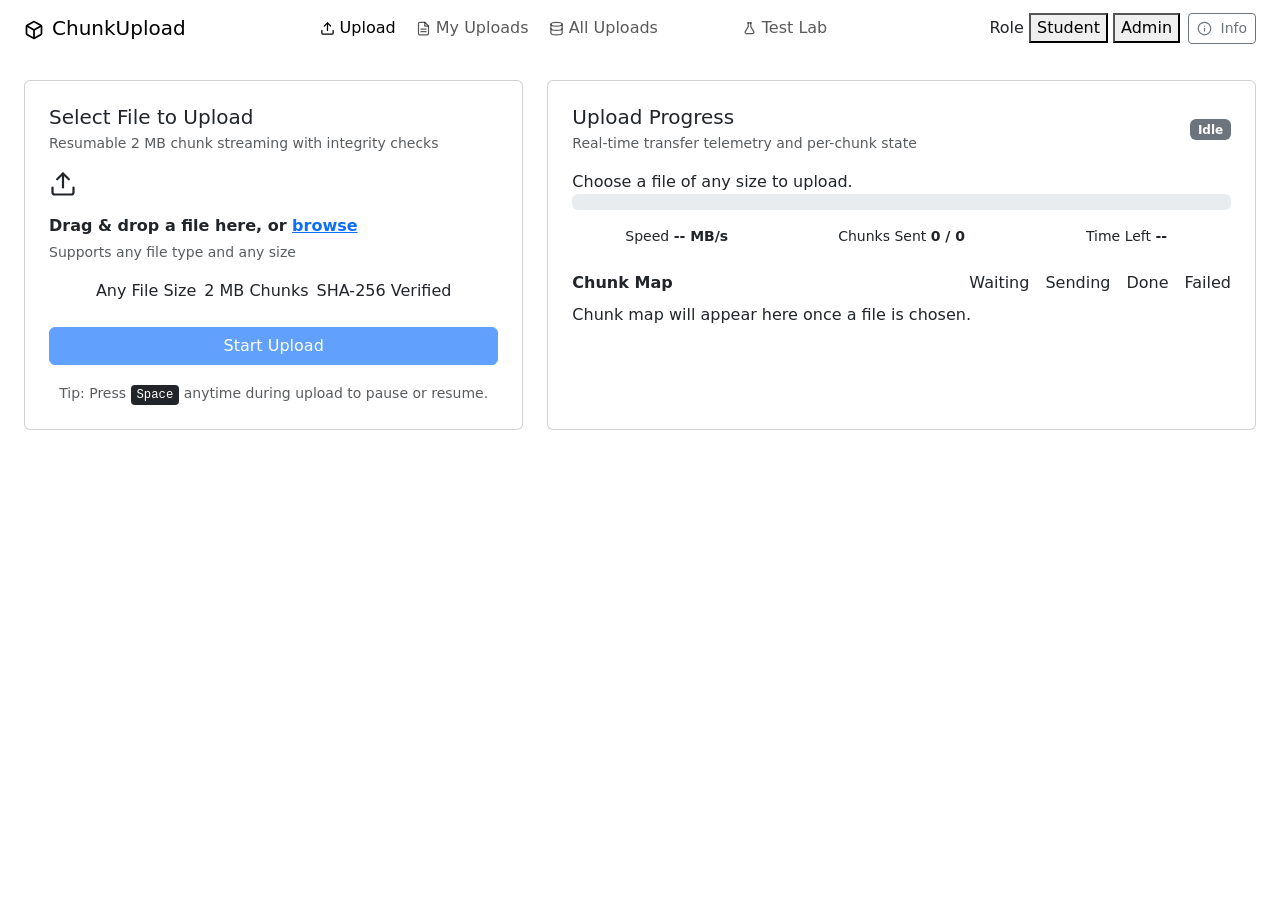
==== commit 12b4c37a: "feat: Remove file size cap to support uploading files of any size" ====
--- a/app/templates/index.html
+++ b/app/templates/index.html
@@ -133,9 +133,9 @@
                     </svg>
                   </div>
                   <p class="mb-1 fw-semibold text-dark">Drag &amp; drop a file here, or <span class="text-primary text-decoration-underline">browse</span></p>
-                  <p class="small text-muted mb-3">Supports any file type up to 10 GB</p>
+                  <p class="small text-muted mb-3">Supports any file type and any size</p>
                   <div class="d-flex justify-content-center flex-wrap gap-2">
-                    <span class="spec-pill">Max 10 GB</span>
+                    <span class="spec-pill">Any File Size</span>
                     <span class="spec-pill">2 MB Chunks</span>
                     <span class="spec-pill">SHA-256 Verified</span>
                   </div>
@@ -215,7 +215,7 @@
 
               <!-- Reassuring Status Box -->
               <div id="status-box" class="status-box">
-                <div class="fw-medium text-dark" id="status-line" aria-live="polite">Choose a file to upload (max 10 GB).</div>
+                <div class="fw-medium text-dark" id="status-line" aria-live="polite">Choose a file of any size to upload.</div>
               </div>
 
               <!-- Progress Bar -->
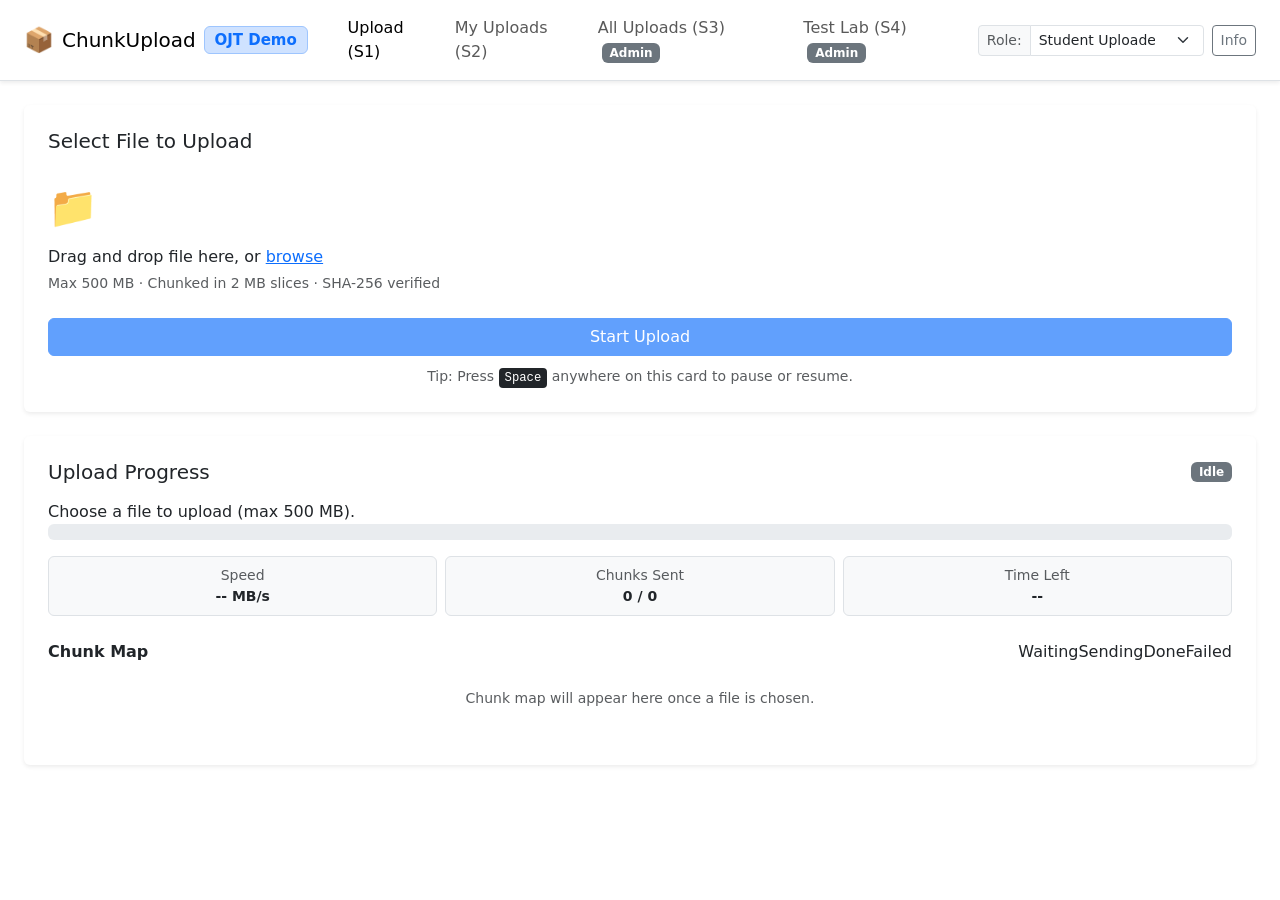
==== commit 74fbb345: "Stack upload screen cards and center dropzone" ====
--- a/app/templates/index.html
+++ b/app/templates/index.html
@@ -3,11 +3,7 @@
 <head>
   <meta charset="UTF-8">
   <meta name="viewport" content="width=device-width, initial-scale=1.0">
-  <title>ChunkUpload · Resumable Chunked Upload Service (PST_AD_149)</title>
-  <!-- Google Fonts: Inter & JetBrains Mono -->
-  <link rel="preconnect" href="https://fonts.googleapis.com">
-  <link rel="preconnect" href="https://fonts.gstatic.com" crossorigin>
-  <link href="https://fonts.googleapis.com/css2?family=Inter:wght@400;500;600;700&family=JetBrains+Mono:wght@400;500;600&display=swap" rel="stylesheet">
+  <title>Resumable Chunked Upload Service (PST_AD_149)</title>
   <!-- Bootstrap 5 CSS -->
   <link href="https://cdn.jsdelivr.net/npm/bootstrap@5.3.3/dist/css/bootstrap.min.css" rel="stylesheet">
   <!-- Custom Styling -->
@@ -16,73 +12,50 @@
 <body>
 
   <!-- Top Navigation Bar -->
-  <header class="app-header sticky-top">
-    <nav class="navbar navbar-expand-lg navbar-light">
-      <div class="container-fluid app-container px-3 px-lg-4">
-        <a class="navbar-brand d-flex align-items-center gap-2 me-2" href="#" onclick="App.showScreen('upload'); return false;">
-          <span class="brand-mark" aria-hidden="true">
-            <svg width="20" height="20" viewBox="0 0 24 24" fill="none" stroke="currentColor" stroke-width="2.1" stroke-linecap="round" stroke-linejoin="round">
-              <path d="M21 16V8a2 2 0 0 0-1-1.73l-7-4a2 2 0 0 0-2 0l-7 4A2 2 0 0 0 3 8v8a2 2 0 0 0 1 1.73l7 4a2 2 0 0 0 2 0l7-4A2 2 0 0 0 21 16z"/>
-              <polyline points="3.29 7 12 12 20.71 7"/>
-              <line x1="12" y1="22" x2="12" y2="12"/>
-            </svg>
-          </span>
-          <span class="navbar-brand-title">ChunkUpload</span>
-          <span class="badge badge-brand-tag">OJT Demo</span>
+  <header>
+    <nav class="navbar navbar-expand-lg navbar-light bg-white border-bottom shadow-sm">
+      <div class="container-fluid px-3 px-lg-4">
+        <a class="navbar-brand d-flex align-items-center" href="#" onclick="App.showScreen('upload'); return false;">
+          <span class="fs-4 me-2">📦</span>
+          <span class="navbar-brand-title fs-5">ChunkUpload</span>
+          <span class="badge bg-primary-subtle text-primary border border-primary-subtle ms-2">OJT Demo</span>
         </a>
 
-        <button class="navbar-toggler border-0 shadow-none" type="button" data-bs-toggle="collapse" data-bs-target="#navbarContent" aria-controls="navbarContent" aria-expanded="false" aria-label="Toggle navigation">
+        <button class="navbar-toggler" type="button" data-bs-toggle="collapse" data-bs-target="#navbarContent" aria-controls="navbarContent" aria-expanded="false" aria-label="Toggle navigation">
           <span class="navbar-toggler-icon"></span>
         </button>
 
         <div class="collapse navbar-collapse" id="navbarContent">
-          <ul class="navbar-nav me-auto mb-2 mb-lg-0 ms-lg-2 gap-1">
+          <ul class="navbar-nav me-auto mb-2 mb-lg-0 ms-lg-3">
             <li class="nav-item">
-              <a class="nav-link active" id="nav-upload" href="#" onclick="App.showScreen('upload'); return false;">
-                <svg class="nav-icon" width="15" height="15" viewBox="0 0 24 24" fill="none" stroke="currentColor" stroke-width="2" stroke-linecap="round" stroke-linejoin="round" aria-hidden="true"><path d="M21 15v4a2 2 0 0 1-2 2H5a2 2 0 0 1-2-2v-4"/><polyline points="17 8 12 3 7 8"/><line x1="12" y1="3" x2="12" y2="15"/></svg>
-                <span>Upload</span>
-                <span class="nav-code d-none d-xxl-inline-block">S1</span>
-              </a>
+              <a class="nav-link active" id="nav-upload" href="#" onclick="App.showScreen('upload'); return false;">Upload (S1)</a>
             </li>
             <li class="nav-item">
-              <a class="nav-link" id="nav-my-uploads" href="#" onclick="App.showScreen('my-uploads'); return false;">
-                <svg class="nav-icon" width="15" height="15" viewBox="0 0 24 24" fill="none" stroke="currentColor" stroke-width="2" stroke-linecap="round" stroke-linejoin="round" aria-hidden="true"><path d="M14 2H6a2 2 0 0 0-2 2v16a2 2 0 0 0 2 2h12a2 2 0 0 0 2-2V8z"/><polyline points="14 2 14 8 20 8"/><line x1="16" y1="13" x2="8" y2="13"/><line x1="16" y1="17" x2="8" y2="17"/></svg>
-                <span>My Uploads</span>
-                <span class="nav-code d-none d-xxl-inline-block">S2</span>
-              </a>
+              <a class="nav-link" id="nav-my-uploads" href="#" onclick="App.showScreen('my-uploads'); return false;">My Uploads (S2)</a>
             </li>
             <li class="nav-item">
               <a class="nav-link" id="nav-all-uploads" href="#" onclick="App.showScreen('all-uploads'); return false;">
-                <svg class="nav-icon" width="15" height="15" viewBox="0 0 24 24" fill="none" stroke="currentColor" stroke-width="2" stroke-linecap="round" stroke-linejoin="round" aria-hidden="true"><ellipse cx="12" cy="5" rx="9" ry="3"/><path d="M21 12c0 1.66-4 3-9 3s-9-1.34-9-3"/><path d="M3 5v14c0 1.66 4 3 9 3s9-1.34 9-3V5"/></svg>
-                <span>All Uploads</span>
-                <span class="nav-code d-none d-xxl-inline-block">S3</span>
-                <span class="badge badge-admin-tag">Admin</span>
+                All Uploads (S3) <span class="badge bg-secondary ms-1">Admin</span>
               </a>
             </li>
             <li class="nav-item">
               <a class="nav-link" id="nav-test-lab" href="#" onclick="App.showScreen('test-lab'); return false;">
-                <svg class="nav-icon" width="15" height="15" viewBox="0 0 24 24" fill="none" stroke="currentColor" stroke-width="2" stroke-linecap="round" stroke-linejoin="round" aria-hidden="true"><path d="M9 3h6"/><path d="M10 3v6l-5 8.5A2 2 0 0 0 6.7 20h10.6a2 2 0 0 0 1.7-2.5L14 9V3"/></svg>
-                <span>Test Lab</span>
-                <span class="nav-code d-none d-xxl-inline-block">S4</span>
-                <span class="badge badge-admin-tag">Admin</span>
+                Test Lab (S4) <span class="badge bg-secondary ms-1">Admin</span>
               </a>
             </li>
           </ul>
 
-          <!-- Role Switcher & Project Info -->
-          <div class="nav-utilities d-flex align-items-center gap-2 mt-2 mt-lg-0 flex-shrink-0">
-            <div class="role-segmented" role="group" aria-label="User role selector">
-              <span class="role-label">Role</span>
-              <button type="button" class="btn-segment active" data-role="uploader" onclick="App.handleRoleChange('uploader')">Student</button>
-              <button type="button" class="btn-segment" data-role="admin" onclick="App.handleRoleChange('admin')">Admin</button>
-              <select class="d-none" id="role-select" aria-hidden="true" tabindex="-1" onchange="App.handleRoleChange(this.value)">
+          <!-- Role Switcher & Student Attribution -->
+          <div class="d-flex align-items-center gap-2">
+            <div class="input-group input-group-sm">
+              <label class="input-group-text bg-light text-muted" for="role-select">Role:</label>
+              <select class="form-select form-select-sm" id="role-select" onchange="App.handleRoleChange(this.value)">
                 <option value="uploader">Student Uploader</option>
                 <option value="admin">Platform Admin</option>
               </select>
             </div>
-            <button type="button" class="btn btn-sm btn-outline-secondary btn-compact" data-bs-toggle="modal" data-bs-target="#aboutModal" title="About this Project">
-              <svg width="15" height="15" viewBox="0 0 24 24" fill="none" stroke="currentColor" stroke-width="2" stroke-linecap="round" stroke-linejoin="round" class="me-1" aria-hidden="true"><circle cx="12" cy="12" r="10"/><line x1="12" y1="16" x2="12" y2="12"/><line x1="12" y1="8" x2="12.01" y2="8"/></svg>
-              <span>Info</span>
+            <button class="btn btn-sm btn-outline-secondary" data-bs-toggle="modal" data-bs-target="#aboutModal" title="About this Project">
+              Info
             </button>
           </div>
         </div>
@@ -91,16 +64,14 @@
   </header>
 
   <!-- Main Container -->
-  <main class="container-fluid app-container px-3 px-lg-4 py-4" id="main-content">
+  <main class="container-fluid px-3 px-lg-4 py-4" id="main-content">
 
     <!-- Global Alert / Unfinished Upload Banner -->
-    <div id="unfinished-banner" class="alert alert-warning alert-dismissible d-none align-items-center shadow-sm mb-4 app-banner" role="alert">
+    <div id="unfinished-banner" class="alert alert-warning alert-dismissible d-none align-items-center shadow-sm" role="alert">
       <div class="d-flex align-items-center flex-grow-1 flex-wrap gap-2">
-        <span class="banner-icon text-warning-emphasis" aria-hidden="true">
-          <svg width="20" height="20" viewBox="0 0 24 24" fill="none" stroke="currentColor" stroke-width="2" stroke-linecap="round" stroke-linejoin="round"><path d="M10.29 3.86L1.82 18a2 2 0 0 0 1.71 3h16.94a2 2 0 0 0 1.71-3L13.71 3.86a2 2 0 0 0-3.42 0z"/><line x1="12" y1="9" x2="12" y2="13"/><line x1="12" y1="17" x2="12.01" y2="17"/></svg>
-        </span>
-        <span id="unfinished-banner-text" class="fw-medium">You have an unfinished upload. Choose the same file to continue.</span>
-        <button type="button" class="btn btn-sm btn-warning btn-compact ms-auto" id="btn-banner-resume" onclick="App.promptResumeUnfinished()">
+        <span class="fs-5">⚠️</span>
+        <span id="unfinished-banner-text">You have an unfinished upload. Choose the same file to continue.</span>
+        <button class="btn btn-sm btn-warning ms-auto" id="btn-banner-resume" onclick="App.promptResumeUnfinished()">
           Resume Upload
         </button>
       </div>
@@ -109,36 +80,20 @@
 
     <!-- SCREEN 1: UPLOAD (S1) -->
     <section id="screen-upload" class="app-screen">
-      <div class="row g-4 align-items-stretch">
-        <!-- Left Column: File Picker & Controls (5 cols on laptop) -->
-        <div class="col-12 col-lg-5">
-          <div class="card app-card h-100">
-            <div class="card-body p-4 d-flex flex-column">
-              <div class="d-flex justify-content-between align-items-center mb-3">
-                <div>
-                  <h1 class="card-title h5 mb-1">Select File to Upload</h1>
-                  <p class="text-muted small mb-0">Resumable 2 MB chunk streaming with integrity checks</p>
-                </div>
-              </div>
-
+      <div class="row g-4">
+        <!-- File Picker & Controls -->
+        <div class="col-12">
+          <div class="card border-0 shadow-sm">
+            <div class="card-body p-4">
+              <h1 class="card-title h5 mb-3">Select File to Upload</h1>
+              
               <!-- Dropzone -->
               <div id="dropzone" class="dropzone-area mb-3" tabindex="0" role="button" aria-label="Drop file here or click to browse">
                 <input type="file" id="file-input" class="d-none">
-                <div class="dropzone-inner">
-                  <div class="dropzone-icon-wrap mb-3" aria-hidden="true">
-                    <svg width="28" height="28" viewBox="0 0 24 24" fill="none" stroke="currentColor" stroke-width="1.9" stroke-linecap="round" stroke-linejoin="round">
-                      <path d="M21 15v4a2 2 0 0 1-2 2H5a2 2 0 0 1-2-2v-4"/>
-                      <polyline points="17 8 12 3 7 8"/>
-                      <line x1="12" y1="3" x2="12" y2="15"/>
-                    </svg>
-                  </div>
-                  <p class="mb-1 fw-semibold text-dark">Drag &amp; drop a file here, or <span class="text-primary text-decoration-underline">browse</span></p>
-                  <p class="small text-muted mb-3">Supports any file type and any size</p>
-                  <div class="d-flex justify-content-center flex-wrap gap-2">
-                    <span class="spec-pill">Any File Size</span>
-                    <span class="spec-pill">2 MB Chunks</span>
-                    <span class="spec-pill">SHA-256 Verified</span>
-                  </div>
+                <div class="py-2">
+                  <span class="fs-1 text-primary d-block mb-2">📁</span>
+                  <p class="mb-1 fw-medium text-dark">Drag and drop file here, or <span class="text-primary text-decoration-underline">browse</span></p>
+                  <small class="text-muted d-block">Max 500 MB · Chunked in 2 MB slices · SHA-256 verified</small>
                 </div>
               </div>
 
@@ -146,103 +101,93 @@
               <div id="file-validation-msg" class="alert alert-danger py-2 px-3 small d-none" role="alert"></div>
 
               <!-- File Info Card -->
-              <div id="file-info-box" class="file-details-box p-3 mb-3 d-none">
-                <div class="d-flex align-items-center justify-content-between mb-2">
-                  <h2 class="h6 mb-0 fw-bold text-dark">File Details</h2>
-                  <span class="badge bg-primary-subtle text-primary border border-primary-subtle">Ready</span>
-                </div>
-                <div class="small file-meta-list">
-                  <div class="file-meta-row">
-                    <span class="text-muted">Name</span>
-                    <span class="fw-semibold text-truncate ms-2" style="max-width: 220px;" id="info-file-name">--</span>
-                  </div>
-                  <div class="file-meta-row">
-                    <span class="text-muted">Size</span>
-                    <span class="fw-semibold tabular-nums" id="info-file-size">--</span>
-                  </div>
-                  <div class="file-meta-row">
-                    <span class="text-muted">Chunks (2 MB each)</span>
-                    <span class="fw-semibold tabular-nums" id="info-chunk-count">--</span>
-                  </div>
-                  <div class="file-meta-row mb-0">
-                    <span class="text-muted">File SHA-256</span>
-                    <span class="d-flex align-items-center gap-1">
-                      <span class="checksum-code" id="info-file-hash">Calculating…</span>
-                      <button type="button" class="btn btn-sm btn-link p-1 text-decoration-none btn-icon-copy" id="btn-copy-hash" title="Copy full SHA-256" aria-label="Copy full SHA-256" onclick="App.copyFullHash()">
-                        <svg width="15" height="15" viewBox="0 0 24 24" fill="none" stroke="currentColor" stroke-width="2" stroke-linecap="round" stroke-linejoin="round"><rect x="9" y="9" width="13" height="13" rx="2" ry="2"/><path d="M5 15H4a2 2 0 0 1-2-2V4a2 2 0 0 1 2-2h9a2 2 0 0 1 2 2v1"/></svg>
-                      </button>
+              <div id="file-info-box" class="border rounded-3 p-3 bg-light mb-3 d-none">
+                <h2 class="h6 mb-2 fw-bold text-dark">File Details</h2>
+                <div class="small">
+                  <div class="d-flex justify-content-between mb-1">
+                    <span class="text-muted">Name:</span>
+                    <span class="fw-semibold text-truncate ms-2" style="max-width: 200px;" id="info-file-name">--</span>
+                  </div>
+                  <div class="d-flex justify-content-between mb-1">
+                    <span class="text-muted">Size:</span>
+                    <span class="fw-semibold" id="info-file-size">--</span>
+                  </div>
+                  <div class="d-flex justify-content-between mb-1">
+                    <span class="text-muted">Chunks (2 MB each):</span>
+                    <span class="fw-semibold" id="info-chunk-count">--</span>
+                  </div>
+                  <div class="d-flex justify-content-between align-items-center mb-0">
+                    <span class="text-muted">File SHA-256:</span>
+                    <span class="d-flex align-items-center">
+                      <span class="checksum-code me-1" id="info-file-hash">Calculating…</span>
+                      <button class="btn btn-sm btn-link p-0 text-decoration-none" id="btn-copy-hash" title="Copy full SHA-256" onclick="App.copyFullHash()">📋</button>
                     </span>
                   </div>
                 </div>
               </div>
 
               <!-- Upload Action Controls -->
-              <div class="mt-auto pt-2">
-                <div class="d-flex flex-wrap gap-2" id="upload-controls">
-                  <button type="button" id="btn-start" class="btn btn-primary btn-action flex-grow-1" disabled onclick="App.startUpload()">
-                    <span>Start Upload</span>
-                  </button>
-                  <button type="button" id="btn-pause" class="btn btn-warning btn-action flex-grow-1 d-none" onclick="App.pauseUpload()">
-                    <span>Pause</span>
-                  </button>
-                  <button type="button" id="btn-resume" class="btn btn-success btn-action flex-grow-1 d-none" onclick="App.resumeUpload()">
-                    <span>Resume</span>
-                  </button>
-                  <button type="button" id="btn-cancel" class="btn btn-outline-danger btn-action flex-grow-1 d-none" onclick="App.cancelUpload()">
-                    <span>Cancel</span>
-                  </button>
-                </div>
-
-                <div class="mt-3 text-center">
-                  <small class="text-muted">Tip: Press <kbd>Space</kbd> anytime during upload to pause or resume.</small>
-                </div>
-              </div>
-            </div>
-          </div>
-        </div>
-
-        <!-- Right Column: Progress & Chunk Map (7 cols on laptop) -->
-        <div class="col-12 col-lg-7">
-          <div class="card app-card h-100" id="upload-status-card">
-            <div class="card-body p-4 d-flex flex-column">
+              <div class="d-flex flex-wrap gap-2" id="upload-controls">
+                <button id="btn-start" class="btn btn-primary flex-grow-1" disabled onclick="App.startUpload()">
+                  <span>Start Upload</span>
+                </button>
+                <button id="btn-pause" class="btn btn-warning flex-grow-1 d-none" onclick="App.pauseUpload()">
+                  <span>Pause</span>
+                </button>
+                <button id="btn-resume" class="btn btn-success flex-grow-1 d-none" onclick="App.resumeUpload()">
+                  <span>Resume</span>
+                </button>
+                <button id="btn-cancel" class="btn btn-outline-danger flex-grow-1 d-none" onclick="App.cancelUpload()">
+                  <span>Cancel</span>
+                </button>
+              </div>
+
+              <div class="mt-2 text-center">
+                <small class="text-muted">Tip: Press <kbd>Space</kbd> anywhere on this card to pause or resume.</small>
+              </div>
+            </div>
+          </div>
+        </div>
+
+        <!-- Progress & Chunk Map -->
+        <div class="col-12">
+          <div class="card border-0 shadow-sm" id="upload-status-card" tabindex="0">
+            <div class="card-body p-4">
               <div class="d-flex justify-content-between align-items-center mb-3">
-                <div>
-                  <h2 class="card-title h5 mb-1">Upload Progress</h2>
-                  <p class="text-muted small mb-0">Real-time transfer telemetry and per-chunk state</p>
-                </div>
-                <span id="badge-upload-status" class="badge status-pill bg-secondary">Idle</span>
+                <h2 class="card-title h5 mb-0">Upload Progress</h2>
+                <span id="badge-upload-status" class="badge bg-secondary">Idle</span>
               </div>
 
               <!-- Reassuring Status Box -->
               <div id="status-box" class="status-box">
-                <div class="fw-medium text-dark" id="status-line" aria-live="polite">Choose a file of any size to upload.</div>
+                <div class="fw-medium text-dark" id="status-line" aria-live="polite">Choose a file to upload (max 500 MB).</div>
               </div>
 
               <!-- Progress Bar -->
               <div class="mb-3">
                 <div class="progress" role="progressbar" aria-valuenow="0" aria-valuemin="0" aria-valuemax="100">
-                  <div class="progress-bar tabular-nums" id="progress-bar-fill" style="width: 0%;">0%</div>
+                  <div class="progress-bar" id="progress-bar-fill" style="width: 0%;">0%</div>
                 </div>
               </div>
 
               <!-- Metrics Row -->
-              <div class="row g-2 g-sm-3 text-center small mb-4">
+              <div class="row g-2 text-center small mb-4">
                 <div class="col-4">
-                  <div class="metric-tile h-100">
-                    <span class="metric-label">Speed</span>
-                    <strong class="metric-value tabular-nums" id="metric-speed">-- MB/s</strong>
+                  <div class="border rounded p-2 bg-light">
+                    <span class="text-muted d-block">Speed</span>
+                    <strong id="metric-speed">-- MB/s</strong>
                   </div>
                 </div>
                 <div class="col-4">
-                  <div class="metric-tile h-100">
-                    <span class="metric-label">Chunks Sent</span>
-                    <strong class="metric-value tabular-nums" id="metric-chunks">0 / 0</strong>
+                  <div class="border rounded p-2 bg-light">
+                    <span class="text-muted d-block">Chunks Sent</span>
+                    <strong id="metric-chunks">0 / 0</strong>
                   </div>
                 </div>
                 <div class="col-4">
-                  <div class="metric-tile h-100">
-                    <span class="metric-label">Time Left</span>
-                    <strong class="metric-value tabular-nums" id="metric-eta">--</strong>
+                  <div class="border rounded p-2 bg-light">
+                    <span class="text-muted d-block">Time Left</span>
+                    <strong id="metric-eta">--</strong>
                   </div>
                 </div>
               </div>
@@ -250,7 +195,7 @@
               <!-- Chunk Map Header & Legend -->
               <div class="d-flex justify-content-between align-items-center flex-wrap gap-2 mb-2">
                 <h3 class="h6 mb-0 fw-bold">Chunk Map</h3>
-                <div class="d-flex align-items-center flex-wrap gap-3">
+                <div class="d-flex align-items-center flex-wrap">
                   <span class="legend-item"><span class="legend-swatch" style="background-color: var(--color-waiting-fill); border: 1px solid var(--color-waiting-border);"></span>Waiting</span>
                   <span class="legend-item"><span class="legend-swatch" style="background-color: var(--color-primary);"></span>Sending</span>
                   <span class="legend-item"><span class="legend-swatch" style="background-color: var(--color-done);"></span>Done</span>
@@ -259,29 +204,21 @@
               </div>
 
               <!-- Chunk Grid -->
-              <div class="chunk-map-container mb-3 flex-grow-1" aria-hidden="true">
+              <div class="chunk-map-container mb-3" aria-hidden="true">
                 <div class="chunk-grid" id="chunk-grid">
-                  <div class="chunk-empty-state">Chunk map will appear here once a file is chosen.</div>
+                  <div class="text-muted small py-3 w-100 text-center">Chunk map will appear here once a file is chosen.</div>
                 </div>
               </div>
 
               <!-- Checksum Success / Download Box -->
-              <div id="completion-box" class="alert alert-success completion-card d-none mb-0" role="alert">
-                <div class="d-flex align-items-start gap-2 mb-2">
-                  <span class="completion-check-icon" aria-hidden="true">
-                    <svg width="20" height="20" viewBox="0 0 24 24" fill="none" stroke="currentColor" stroke-width="2.4" stroke-linecap="round" stroke-linejoin="round"><polyline points="20 6 9 17 4 12"/></svg>
-                  </span>
-                  <div>
-                    <h4 class="alert-heading h6 fw-bold mb-1">Upload Complete · Checksum Verified</h4>
-                    <p class="small mb-0 text-success-emphasis">All chunks merged in sequential order on the server. The merged SHA-256 matches your original file.</p>
-                  </div>
-                </div>
-                <div class="d-flex flex-wrap gap-2 align-items-center mt-2">
-                  <a href="#" id="btn-download-file" class="btn btn-sm btn-success btn-compact" download>
-                    <svg width="15" height="15" viewBox="0 0 24 24" fill="none" stroke="currentColor" stroke-width="2" stroke-linecap="round" stroke-linejoin="round" class="me-1" aria-hidden="true"><path d="M21 15v4a2 2 0 0 1-2 2H5a2 2 0 0 1-2-2v-4"/><polyline points="7 10 12 15 17 10"/><line x1="12" y1="15" x2="12" y2="3"/></svg>
-                    <span>Download Merged File</span>
+              <div id="completion-box" class="alert alert-success d-none mb-0" role="alert">
+                <h4 class="alert-heading h6 fw-bold mb-1">🎉 Upload Complete · Checksum Verified ✓</h4>
+                <p class="small mb-2 text-success-emphasis">All chunks merged in sequential order on the server. The merged file SHA-256 matches your original file exactly.</p>
+                <div class="d-flex flex-wrap gap-2 align-items-center">
+                  <a href="#" id="btn-download-file" class="btn btn-sm btn-success" download>
+                    📥 Download Merged File
                   </a>
-                  <button type="button" class="btn btn-sm btn-outline-success btn-compact" onclick="App.resetUploadForm()">
+                  <button class="btn btn-sm btn-outline-success" onclick="App.resetUploadForm()">
                     Upload Another File
                   </button>
                 </div>
@@ -295,19 +232,19 @@
 
     <!-- SCREEN 2: MY UPLOADS (S2) -->
     <section id="screen-my-uploads" class="app-screen d-none">
-      <div class="card app-card">
+      <div class="card border-0 shadow-sm">
         <div class="card-body p-4">
-          <div class="d-flex justify-content-between align-items-center flex-wrap gap-2 mb-3">
+          <div class="d-flex justify-content-between align-items-center mb-3">
             <div>
               <h1 class="h5 mb-1">My Browser Uploads</h1>
-              <p class="text-muted small mb-0">Saved in your browser's localStorage. Resume any unfinished upload by selecting the same file.</p>
-            </div>
-            <button type="button" class="btn btn-sm btn-outline-secondary btn-compact" onclick="App.renderMyUploads()">Refresh</button>
-          </div>
-
-          <div class="table-responsive app-table-wrap">
-            <table class="table table-hover align-middle app-table mb-0">
-              <thead>
+              <p class="text-muted small mb-0">Saved in browser's localStorage. You can resume any unfinished upload by selecting the same file.</p>
+            </div>
+            <button class="btn btn-sm btn-outline-secondary" onclick="App.renderMyUploads()">Refresh</button>
+          </div>
+
+          <div class="table-responsive">
+            <table class="table table-hover align-middle">
+              <thead class="table-light">
                 <tr>
                   <th>File Name</th>
                   <th>Size</th>
@@ -318,7 +255,7 @@
                 </tr>
               </thead>
               <tbody id="my-uploads-tbody">
-                <tr><td colspan="6" class="text-center py-5 text-muted">No uploads recorded in this browser yet.</td></tr>
+                <tr><td colspan="6" class="text-center py-4 text-muted">No uploads recorded in this browser yet.</td></tr>
               </tbody>
             </table>
           </div>
@@ -328,32 +265,24 @@
 
     <!-- SCREEN 3: ALL UPLOADS (S3 - ADMIN) -->
     <section id="screen-all-uploads" class="app-screen d-none">
-      <div class="card app-card">
+      <div class="card border-0 shadow-sm">
         <div class="card-body p-4">
           <div class="d-flex justify-content-between align-items-center mb-3 flex-wrap gap-2">
             <div>
               <h1 class="h5 mb-1">Server Upload Sessions (Admin)</h1>
-              <p class="text-muted small mb-0">All upload sessions stored on disk in <code>storage/</code>.</p>
-            </div>
-            <div class="d-flex align-items-center gap-2 flex-wrap">
-              <span class="badge storage-summary-pill" id="admin-storage-summary">
+              <p class="text-muted small mb-0">All upload sessions stored on disk in <code class="text-dark">storage/</code>.</p>
+            </div>
+            <div class="d-flex align-items-center gap-2">
+              <span class="badge bg-info-subtle text-info-emphasis border border-info-subtle px-3 py-2" id="admin-storage-summary">
                 Storage: 0.0 MB
               </span>
-              <button type="button" class="btn btn-sm btn-outline-secondary btn-compact" onclick="App.loadAdminUploads()">Refresh</button>
-            </div>
-          </div>
-
-          <!-- Role notice shown when not Platform Admin -->
-          <div id="admin-role-guard-all" class="alert alert-light border d-none align-items-center justify-content-between flex-wrap gap-2 mb-3" role="status">
-            <div class="small text-muted">
-              <strong class="text-dark">Admin Role Required:</strong> Switch role to <strong>Platform Admin</strong> to manage server sessions.
-            </div>
-            <button type="button" class="btn btn-sm btn-primary btn-compact" onclick="App.switchToAdmin()">Switch to Platform Admin</button>
-          </div>
-
-          <div class="table-responsive app-table-wrap">
-            <table class="table table-hover align-middle app-table mb-0">
-              <thead>
+              <button class="btn btn-sm btn-outline-secondary" onclick="App.loadAdminUploads()">Refresh</button>
+            </div>
+          </div>
+
+          <div class="table-responsive">
+            <table class="table table-hover align-middle">
+              <thead class="table-light">
                 <tr>
                   <th>Upload ID</th>
                   <th>File Name</th>
@@ -366,7 +295,7 @@
                 </tr>
               </thead>
               <tbody id="admin-uploads-tbody">
-                <tr><td colspan="8" class="text-center py-5 text-muted">Loading uploads from server…</td></tr>
+                <tr><td colspan="8" class="text-center py-4 text-muted">Loading uploads from server…</td></tr>
               </tbody>
             </table>
           </div>
@@ -376,92 +305,84 @@
 
     <!-- SCREEN 4: TEST LAB (S4 - ADMIN) -->
     <section id="screen-test-lab" class="app-screen d-none">
-      <div class="card app-card">
+      <div class="card border-0 shadow-sm">
         <div class="card-body p-4">
-          <div class="mb-3">
-            <h1 class="h5 mb-1">Reliability Test Lab (Admin)</h1>
-            <p class="text-muted small mb-0">Simulate unreliable networks with forced chunk dropouts to verify auto-retry with exponential backoff and resume capabilities.</p>
-          </div>
+          <h1 class="h5 mb-1">Reliability Test Lab (Admin)</h1>
+          <p class="text-muted small mb-3">Simulate unreliable networks with forced chunk dropouts to verify auto-retry with exponential backoff and resume capabilities.</p>
 
           <div class="row g-4">
             <!-- Test Settings Column (4 cols) -->
             <div class="col-12 col-lg-4">
-              <div class="test-config-panel p-3 p-lg-4 h-100">
+              <div class="border rounded-3 p-3 bg-light">
                 <h2 class="h6 fw-bold mb-3">Network Drop Simulation</h2>
 
                 <div class="mb-3">
-                  <label for="fail-rate-slider" class="form-label d-flex justify-content-between align-items-center small fw-medium">
-                    <span>Simulated Chunk Failure Rate</span>
-                    <span class="badge bg-primary-subtle text-primary tabular-nums" id="fail-rate-val">0%</span>
+                  <label for="fail-rate-slider" class="form-label d-flex justify-content-between small fw-medium">
+                    <span>Simulated Chunk Failure Rate:</span>
+                    <strong class="text-primary" id="fail-rate-val">0%</strong>
                   </label>
                   <input type="range" class="form-range" id="fail-rate-slider" min="0" max="50" step="5" value="0" oninput="App.updateFlakySettings()">
-                  <small class="text-muted d-block">Chunk requests fail randomly at this rate to test automatic retry.</small>
+                  <small class="text-muted">Chunk requests will randomly fail at this percentage to test automatic retry.</small>
                 </div>
 
                 <div class="mb-3">
-                  <label class="form-label small fw-medium d-block">Kill Connection at % (Mid-Upload)</label>
-                  <div class="kill-at-segmented" role="group" aria-label="Kill connection threshold">
-                    <button type="button" class="btn-segment active" data-kill="0" onclick="App.setKillAt('0')">Off</button>
-                    <button type="button" class="btn-segment" data-kill="25" onclick="App.setKillAt('25')">25%</button>
-                    <button type="button" class="btn-segment" data-kill="50" onclick="App.setKillAt('50')">50%</button>
-                    <button type="button" class="btn-segment" data-kill="75" onclick="App.setKillAt('75')">75%</button>
-                  </div>
-                  <select class="d-none" id="kill-at-select" aria-hidden="true" tabindex="-1" onchange="App.updateFlakySettings()">
+                  <label for="kill-at-select" class="form-label small fw-medium">Kill Connection at % (Mid-Upload):</label>
+                  <select class="form-select form-select-sm" id="kill-at-select" onchange="App.updateFlakySettings()">
                     <option value="0">Disabled (normal flow)</option>
                     <option value="25">Kill connection at 25%</option>
                     <option value="50">Kill connection at 50%</option>
                     <option value="75">Kill connection at 75%</option>
                   </select>
-                  <small class="text-muted d-block mt-1">Server drops the connection once at this threshold to test mid-upload survival.</small>
+                  <small class="text-muted">Server drops the connection once at this threshold to test mid-upload survival.</small>
                 </div>
 
                 <div class="mb-3">
-                  <label for="test-runs-count" class="form-label small fw-medium">Number of Test Runs (1–30)</label>
+                  <label for="test-runs-count" class="form-label small fw-medium">Number of Test Runs (1–30):</label>
                   <input type="number" class="form-control form-control-sm" id="test-runs-count" min="1" max="30" value="1">
-                  <small class="text-muted d-block mt-1">Batch test reliability over repeated network dropouts.</small>
-                </div>
-
-                <hr class="my-3">
+                  <small class="text-muted">Batch test reliability over repeated network dropouts.</small>
+                </div>
+
+                <hr>
 
                 <h3 class="h6 fw-bold mb-2">Run Test with Synthetic Payload</h3>
                 <p class="small text-muted mb-2">Select payload size to launch the test run(s):</p>
-                <div class="d-flex flex-wrap gap-2">
-                  <button type="button" class="btn btn-sm btn-outline-primary btn-compact" onclick="App.runTestLabBatch(5)">5 MB (3 chunks)</button>
-                  <button type="button" class="btn btn-sm btn-outline-primary btn-compact" onclick="App.runTestLabBatch(20)">20 MB (10 chunks)</button>
-                  <button type="button" class="btn btn-sm btn-outline-primary btn-compact" onclick="App.runTestLabBatch(50)">50 MB (25 chunks)</button>
+                <div class="d-flex flex-wrap gap-2 mb-3">
+                  <button class="btn btn-sm btn-outline-primary" onclick="App.runTestLabBatch(5)">5 MB (3 chunks)</button>
+                  <button class="btn btn-sm btn-outline-primary" onclick="App.runTestLabBatch(20)">20 MB (10 chunks)</button>
+                  <button class="btn btn-sm btn-outline-primary" onclick="App.runTestLabBatch(50)">50 MB (25 chunks)</button>
                 </div>
               </div>
             </div>
 
             <!-- Test Results Column (8 cols) -->
             <div class="col-12 col-lg-8">
-              <div class="test-results-panel p-3 p-lg-4 h-100 d-flex flex-column">
-                <div class="d-flex justify-content-between align-items-center mb-3 flex-wrap gap-2">
+              <div class="border rounded-3 p-3 bg-white">
+                <div class="d-flex justify-content-between align-items-center mb-2">
                   <h2 class="h6 fw-bold mb-0">Test Run Execution History</h2>
-                  <button type="button" class="btn btn-sm btn-outline-secondary btn-compact" onclick="App.clearTestRuns()">Clear History</button>
-                </div>
-
-                <div class="table-responsive app-table-wrap flex-grow-1">
-                  <table class="table table-sm table-hover align-middle app-table mb-0">
-                    <thead>
+                  <button class="btn btn-sm btn-outline-secondary" onclick="App.clearTestRuns()">Clear History</button>
+                </div>
+
+                <div class="table-responsive">
+                  <table class="table table-sm table-bordered align-middle mb-0">
+                    <thead class="table-light">
                       <tr>
                         <th>Run #</th>
                         <th>File / Size</th>
                         <th>Fail Rate</th>
                         <th>Retries</th>
-                        <th>Resumed</th>
-                        <th>Checksum</th>
+                        <th>Resumed ✓</th>
+                        <th>Checksum ✓/✗</th>
                         <th>Time</th>
                       </tr>
                     </thead>
                     <tbody id="test-runs-tbody">
-                      <tr><td colspan="7" class="text-center py-4 text-muted">No test runs executed yet. Choose a synthetic payload size to start a test.</td></tr>
+                      <tr><td colspan="7" class="text-center py-3 text-muted">No test runs executed yet. Generate a test file and start an upload to test.</td></tr>
                     </tbody>
                   </table>
                 </div>
 
-                <div id="test-summary-pill" class="mt-3 p-2 px-3 bg-light border rounded small d-none">
-                  <span id="test-summary-text" class="fw-medium">Summary: 0 / 0 resumed · 0 / 0 checksum ✓</span>
+                <div id="test-summary-pill" class="mt-3 p-2 bg-light border rounded small d-none">
+                  <span id="test-summary-text">Summary: 0 / 0 resumed · 0 / 0 checksum ✓</span>
                 </div>
               </div>
             </div>
@@ -476,30 +397,30 @@
   <!-- Project Info Modal -->
   <div class="modal fade" id="aboutModal" tabindex="-1" aria-labelledby="aboutModalLabel" aria-hidden="true">
     <div class="modal-dialog modal-dialog-centered">
-      <div class="modal-content border-0 shadow-lg">
-        <div class="modal-header border-bottom">
-          <h5 class="modal-title fw-bold" id="aboutModalLabel">Resumable Chunked Upload Service</h5>
+      <div class="modal-content">
+        <div class="modal-header">
+          <h5 class="modal-title" id="aboutModalLabel">Resumable Chunked Upload Service</h5>
           <button type="button" class="btn-close" data-bs-dismiss="modal" aria-label="Close"></button>
         </div>
         <div class="modal-body small">
-          <h6 class="fw-bold text-primary">OJT College Project (PST_AD_149)</h6>
-          <p class="text-muted">This service allows large file uploads over unreliable connections by splitting files into 2 MB chunks, retrying failed chunks with exponential backoff, and verifying final file integrity via SHA-256.</p>
-
-          <h6 class="mt-3 fw-bold">Team Roles</h6>
-          <ul class="mb-3">
+          <h6>OJT College Project (PST_AD_149)</h6>
+          <p>This service allows large file uploads over unreliable connections by splitting files into 2 MB chunks, retrying failed chunks with exponential backoff, and verifying final file integrity via SHA-256.</p>
+          
+          <h6 class="mt-3">Team Roles:</h6>
+          <ul>
             <li><strong>Ritik Saini (Backend):</strong> Flask server, UploadSession storage, chunk merge in order, whole-file SHA-256 check, admin endpoints, pytest test suite.</li>
             <li><strong>Kanish (Frontend):</strong> uploader.js, hash.js, store.js, Bootstrap 5 UI, chunk map, test lab, and resume integration.</li>
           </ul>
 
-          <h6 class="mt-3 fw-bold">Key Design Concepts</h6>
-          <ul class="mb-0">
+          <h6 class="mt-3">Key Design Concepts:</h6>
+          <ul>
             <li><strong>Idempotency:</strong> Resending the same chunk safely overwrites without duplication.</li>
             <li><strong>Sequential Chunking:</strong> Uploads chunk-by-chunk to reduce memory and connection overhead.</li>
             <li><strong>Local State vs Server Truth:</strong> localStorage remembers sessions, but the server is the ultimate source of truth for received chunks.</li>
           </ul>
         </div>
-        <div class="modal-footer border-top">
-          <button type="button" class="btn btn-secondary btn-sm btn-compact" data-bs-dismiss="modal">Close</button>
+        <div class="modal-footer">
+          <button type="button" class="btn btn-secondary btn-sm" data-bs-dismiss="modal">Close</button>
         </div>
       </div>
     </div>
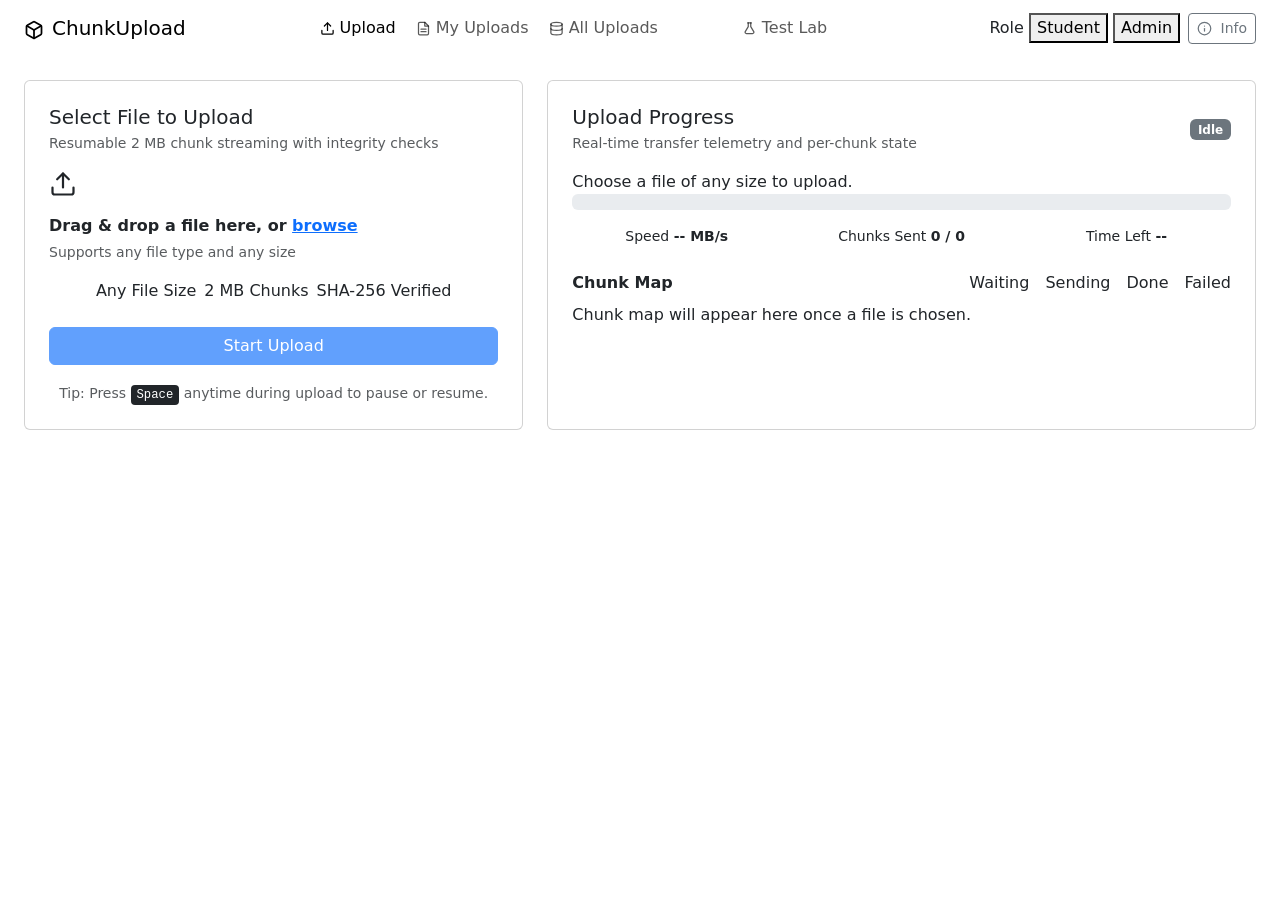
==== commit 12794388: "Merge branch 'main' into main" ====
--- a/app/templates/index.html
+++ b/app/templates/index.html
@@ -3,7 +3,11 @@
 <head>
   <meta charset="UTF-8">
   <meta name="viewport" content="width=device-width, initial-scale=1.0">
-  <title>Resumable Chunked Upload Service (PST_AD_149)</title>
+  <title>ChunkUpload · Resumable Chunked Upload Service (PST_AD_149)</title>
+  <!-- Google Fonts: Inter & JetBrains Mono -->
+  <link rel="preconnect" href="https://fonts.googleapis.com">
+  <link rel="preconnect" href="https://fonts.gstatic.com" crossorigin>
+  <link href="https://fonts.googleapis.com/css2?family=Inter:wght@400;500;600;700&family=JetBrains+Mono:wght@400;500;600&display=swap" rel="stylesheet">
   <!-- Bootstrap 5 CSS -->
   <link href="https://cdn.jsdelivr.net/npm/bootstrap@5.3.3/dist/css/bootstrap.min.css" rel="stylesheet">
   <!-- Custom Styling -->
@@ -12,50 +16,73 @@
 <body>
 
   <!-- Top Navigation Bar -->
-  <header>
-    <nav class="navbar navbar-expand-lg navbar-light bg-white border-bottom shadow-sm">
-      <div class="container-fluid px-3 px-lg-4">
-        <a class="navbar-brand d-flex align-items-center" href="#" onclick="App.showScreen('upload'); return false;">
-          <span class="fs-4 me-2">📦</span>
-          <span class="navbar-brand-title fs-5">ChunkUpload</span>
-          <span class="badge bg-primary-subtle text-primary border border-primary-subtle ms-2">OJT Demo</span>
+  <header class="app-header sticky-top">
+    <nav class="navbar navbar-expand-lg navbar-light">
+      <div class="container-fluid app-container px-3 px-lg-4">
+        <a class="navbar-brand d-flex align-items-center gap-2 me-2" href="#" onclick="App.showScreen('upload'); return false;">
+          <span class="brand-mark" aria-hidden="true">
+            <svg width="20" height="20" viewBox="0 0 24 24" fill="none" stroke="currentColor" stroke-width="2.1" stroke-linecap="round" stroke-linejoin="round">
+              <path d="M21 16V8a2 2 0 0 0-1-1.73l-7-4a2 2 0 0 0-2 0l-7 4A2 2 0 0 0 3 8v8a2 2 0 0 0 1 1.73l7 4a2 2 0 0 0 2 0l7-4A2 2 0 0 0 21 16z"/>
+              <polyline points="3.29 7 12 12 20.71 7"/>
+              <line x1="12" y1="22" x2="12" y2="12"/>
+            </svg>
+          </span>
+          <span class="navbar-brand-title">ChunkUpload</span>
+          <span class="badge badge-brand-tag">OJT Demo</span>
         </a>
 
-        <button class="navbar-toggler" type="button" data-bs-toggle="collapse" data-bs-target="#navbarContent" aria-controls="navbarContent" aria-expanded="false" aria-label="Toggle navigation">
+        <button class="navbar-toggler border-0 shadow-none" type="button" data-bs-toggle="collapse" data-bs-target="#navbarContent" aria-controls="navbarContent" aria-expanded="false" aria-label="Toggle navigation">
           <span class="navbar-toggler-icon"></span>
         </button>
 
         <div class="collapse navbar-collapse" id="navbarContent">
-          <ul class="navbar-nav me-auto mb-2 mb-lg-0 ms-lg-3">
+          <ul class="navbar-nav me-auto mb-2 mb-lg-0 ms-lg-2 gap-1">
             <li class="nav-item">
-              <a class="nav-link active" id="nav-upload" href="#" onclick="App.showScreen('upload'); return false;">Upload (S1)</a>
+              <a class="nav-link active" id="nav-upload" href="#" onclick="App.showScreen('upload'); return false;">
+                <svg class="nav-icon" width="15" height="15" viewBox="0 0 24 24" fill="none" stroke="currentColor" stroke-width="2" stroke-linecap="round" stroke-linejoin="round" aria-hidden="true"><path d="M21 15v4a2 2 0 0 1-2 2H5a2 2 0 0 1-2-2v-4"/><polyline points="17 8 12 3 7 8"/><line x1="12" y1="3" x2="12" y2="15"/></svg>
+                <span>Upload</span>
+                <span class="nav-code d-none d-xxl-inline-block">S1</span>
+              </a>
             </li>
             <li class="nav-item">
-              <a class="nav-link" id="nav-my-uploads" href="#" onclick="App.showScreen('my-uploads'); return false;">My Uploads (S2)</a>
+              <a class="nav-link" id="nav-my-uploads" href="#" onclick="App.showScreen('my-uploads'); return false;">
+                <svg class="nav-icon" width="15" height="15" viewBox="0 0 24 24" fill="none" stroke="currentColor" stroke-width="2" stroke-linecap="round" stroke-linejoin="round" aria-hidden="true"><path d="M14 2H6a2 2 0 0 0-2 2v16a2 2 0 0 0 2 2h12a2 2 0 0 0 2-2V8z"/><polyline points="14 2 14 8 20 8"/><line x1="16" y1="13" x2="8" y2="13"/><line x1="16" y1="17" x2="8" y2="17"/></svg>
+                <span>My Uploads</span>
+                <span class="nav-code d-none d-xxl-inline-block">S2</span>
+              </a>
             </li>
             <li class="nav-item">
               <a class="nav-link" id="nav-all-uploads" href="#" onclick="App.showScreen('all-uploads'); return false;">
-                All Uploads (S3) <span class="badge bg-secondary ms-1">Admin</span>
+                <svg class="nav-icon" width="15" height="15" viewBox="0 0 24 24" fill="none" stroke="currentColor" stroke-width="2" stroke-linecap="round" stroke-linejoin="round" aria-hidden="true"><ellipse cx="12" cy="5" rx="9" ry="3"/><path d="M21 12c0 1.66-4 3-9 3s-9-1.34-9-3"/><path d="M3 5v14c0 1.66 4 3 9 3s9-1.34 9-3V5"/></svg>
+                <span>All Uploads</span>
+                <span class="nav-code d-none d-xxl-inline-block">S3</span>
+                <span class="badge badge-admin-tag">Admin</span>
               </a>
             </li>
             <li class="nav-item">
               <a class="nav-link" id="nav-test-lab" href="#" onclick="App.showScreen('test-lab'); return false;">
-                Test Lab (S4) <span class="badge bg-secondary ms-1">Admin</span>
+                <svg class="nav-icon" width="15" height="15" viewBox="0 0 24 24" fill="none" stroke="currentColor" stroke-width="2" stroke-linecap="round" stroke-linejoin="round" aria-hidden="true"><path d="M9 3h6"/><path d="M10 3v6l-5 8.5A2 2 0 0 0 6.7 20h10.6a2 2 0 0 0 1.7-2.5L14 9V3"/></svg>
+                <span>Test Lab</span>
+                <span class="nav-code d-none d-xxl-inline-block">S4</span>
+                <span class="badge badge-admin-tag">Admin</span>
               </a>
             </li>
           </ul>
 
-          <!-- Role Switcher & Student Attribution -->
-          <div class="d-flex align-items-center gap-2">
-            <div class="input-group input-group-sm">
-              <label class="input-group-text bg-light text-muted" for="role-select">Role:</label>
-              <select class="form-select form-select-sm" id="role-select" onchange="App.handleRoleChange(this.value)">
+          <!-- Role Switcher & Project Info -->
+          <div class="nav-utilities d-flex align-items-center gap-2 mt-2 mt-lg-0 flex-shrink-0">
+            <div class="role-segmented" role="group" aria-label="User role selector">
+              <span class="role-label">Role</span>
+              <button type="button" class="btn-segment active" data-role="uploader" onclick="App.handleRoleChange('uploader')">Student</button>
+              <button type="button" class="btn-segment" data-role="admin" onclick="App.handleRoleChange('admin')">Admin</button>
+              <select class="d-none" id="role-select" aria-hidden="true" tabindex="-1" onchange="App.handleRoleChange(this.value)">
                 <option value="uploader">Student Uploader</option>
                 <option value="admin">Platform Admin</option>
               </select>
             </div>
-            <button class="btn btn-sm btn-outline-secondary" data-bs-toggle="modal" data-bs-target="#aboutModal" title="About this Project">
-              Info
+            <button type="button" class="btn btn-sm btn-outline-secondary btn-compact" data-bs-toggle="modal" data-bs-target="#aboutModal" title="About this Project">
+              <svg width="15" height="15" viewBox="0 0 24 24" fill="none" stroke="currentColor" stroke-width="2" stroke-linecap="round" stroke-linejoin="round" class="me-1" aria-hidden="true"><circle cx="12" cy="12" r="10"/><line x1="12" y1="16" x2="12" y2="12"/><line x1="12" y1="8" x2="12.01" y2="8"/></svg>
+              <span>Info</span>
             </button>
           </div>
         </div>
@@ -64,14 +91,16 @@
   </header>
 
   <!-- Main Container -->
-  <main class="container-fluid px-3 px-lg-4 py-4" id="main-content">
+  <main class="container-fluid app-container px-3 px-lg-4 py-4" id="main-content">
 
     <!-- Global Alert / Unfinished Upload Banner -->
-    <div id="unfinished-banner" class="alert alert-warning alert-dismissible d-none align-items-center shadow-sm" role="alert">
+    <div id="unfinished-banner" class="alert alert-warning alert-dismissible d-none align-items-center shadow-sm mb-4 app-banner" role="alert">
       <div class="d-flex align-items-center flex-grow-1 flex-wrap gap-2">
-        <span class="fs-5">⚠️</span>
-        <span id="unfinished-banner-text">You have an unfinished upload. Choose the same file to continue.</span>
-        <button class="btn btn-sm btn-warning ms-auto" id="btn-banner-resume" onclick="App.promptResumeUnfinished()">
+        <span class="banner-icon text-warning-emphasis" aria-hidden="true">
+          <svg width="20" height="20" viewBox="0 0 24 24" fill="none" stroke="currentColor" stroke-width="2" stroke-linecap="round" stroke-linejoin="round"><path d="M10.29 3.86L1.82 18a2 2 0 0 0 1.71 3h16.94a2 2 0 0 0 1.71-3L13.71 3.86a2 2 0 0 0-3.42 0z"/><line x1="12" y1="9" x2="12" y2="13"/><line x1="12" y1="17" x2="12.01" y2="17"/></svg>
+        </span>
+        <span id="unfinished-banner-text" class="fw-medium">You have an unfinished upload. Choose the same file to continue.</span>
+        <button type="button" class="btn btn-sm btn-warning btn-compact ms-auto" id="btn-banner-resume" onclick="App.promptResumeUnfinished()">
           Resume Upload
         </button>
       </div>
@@ -80,20 +109,38 @@
 
     <!-- SCREEN 1: UPLOAD (S1) -->
     <section id="screen-upload" class="app-screen">
-      <div class="row g-4">
-        <!-- File Picker & Controls -->
-        <div class="col-12">
-          <div class="card border-0 shadow-sm">
-            <div class="card-body p-4">
-              <h1 class="card-title h5 mb-3">Select File to Upload</h1>
-              
+
+      <div class="row g-4 align-items-stretch">
+        <!-- Left Column: File Picker & Controls (5 cols on laptop) -->
+        <div class="col-12 col-lg-5">
+          <div class="card app-card h-100">
+            <div class="card-body p-4 d-flex flex-column">
+              <div class="d-flex justify-content-between align-items-center mb-3">
+                <div>
+                  <h1 class="card-title h5 mb-1">Select File to Upload</h1>
+                  <p class="text-muted small mb-0">Resumable 2 MB chunk streaming with integrity checks</p>
+                </div>
+              </div>
+
+
               <!-- Dropzone -->
               <div id="dropzone" class="dropzone-area mb-3" tabindex="0" role="button" aria-label="Drop file here or click to browse">
                 <input type="file" id="file-input" class="d-none">
-                <div class="py-2">
-                  <span class="fs-1 text-primary d-block mb-2">📁</span>
-                  <p class="mb-1 fw-medium text-dark">Drag and drop file here, or <span class="text-primary text-decoration-underline">browse</span></p>
-                  <small class="text-muted d-block">Max 500 MB · Chunked in 2 MB slices · SHA-256 verified</small>
+                <div class="dropzone-inner">
+                  <div class="dropzone-icon-wrap mb-3" aria-hidden="true">
+                    <svg width="28" height="28" viewBox="0 0 24 24" fill="none" stroke="currentColor" stroke-width="1.9" stroke-linecap="round" stroke-linejoin="round">
+                      <path d="M21 15v4a2 2 0 0 1-2 2H5a2 2 0 0 1-2-2v-4"/>
+                      <polyline points="17 8 12 3 7 8"/>
+                      <line x1="12" y1="3" x2="12" y2="15"/>
+                    </svg>
+                  </div>
+                  <p class="mb-1 fw-semibold text-dark">Drag &amp; drop a file here, or <span class="text-primary text-decoration-underline">browse</span></p>
+                  <p class="small text-muted mb-3">Supports any file type and any size</p>
+                  <div class="d-flex justify-content-center flex-wrap gap-2">
+                    <span class="spec-pill">Any File Size</span>
+                    <span class="spec-pill">2 MB Chunks</span>
+                    <span class="spec-pill">SHA-256 Verified</span>
+                  </div>
                 </div>
               </div>
 
@@ -101,93 +148,104 @@
               <div id="file-validation-msg" class="alert alert-danger py-2 px-3 small d-none" role="alert"></div>
 
               <!-- File Info Card -->
-              <div id="file-info-box" class="border rounded-3 p-3 bg-light mb-3 d-none">
-                <h2 class="h6 mb-2 fw-bold text-dark">File Details</h2>
-                <div class="small">
-                  <div class="d-flex justify-content-between mb-1">
-                    <span class="text-muted">Name:</span>
-                    <span class="fw-semibold text-truncate ms-2" style="max-width: 200px;" id="info-file-name">--</span>
-                  </div>
-                  <div class="d-flex justify-content-between mb-1">
-                    <span class="text-muted">Size:</span>
-                    <span class="fw-semibold" id="info-file-size">--</span>
-                  </div>
-                  <div class="d-flex justify-content-between mb-1">
-                    <span class="text-muted">Chunks (2 MB each):</span>
-                    <span class="fw-semibold" id="info-chunk-count">--</span>
-                  </div>
-                  <div class="d-flex justify-content-between align-items-center mb-0">
-                    <span class="text-muted">File SHA-256:</span>
-                    <span class="d-flex align-items-center">
-                      <span class="checksum-code me-1" id="info-file-hash">Calculating…</span>
-                      <button class="btn btn-sm btn-link p-0 text-decoration-none" id="btn-copy-hash" title="Copy full SHA-256" onclick="App.copyFullHash()">📋</button>
+              <div id="file-info-box" class="file-details-box p-3 mb-3 d-none">
+                <div class="d-flex align-items-center justify-content-between mb-2">
+                  <h2 class="h6 mb-0 fw-bold text-dark">File Details</h2>
+                  <span class="badge bg-primary-subtle text-primary border border-primary-subtle">Ready</span>
+                </div>
+                <div class="small file-meta-list">
+                  <div class="file-meta-row">
+                    <span class="text-muted">Name</span>
+                    <span class="fw-semibold text-truncate ms-2" style="max-width: 220px;" id="info-file-name">--</span>
+                  </div>
+                  <div class="file-meta-row">
+                    <span class="text-muted">Size</span>
+                    <span class="fw-semibold tabular-nums" id="info-file-size">--</span>
+                  </div>
+                  <div class="file-meta-row">
+                    <span class="text-muted">Chunks (2 MB each)</span>
+                    <span class="fw-semibold tabular-nums" id="info-chunk-count">--</span>
+                  </div>
+                  <div class="file-meta-row mb-0">
+                    <span class="text-muted">File SHA-256</span>
+                    <span class="d-flex align-items-center gap-1">
+                      <span class="checksum-code" id="info-file-hash">Calculating…</span>
+                      <button type="button" class="btn btn-sm btn-link p-1 text-decoration-none btn-icon-copy" id="btn-copy-hash" title="Copy full SHA-256" aria-label="Copy full SHA-256" onclick="App.copyFullHash()">
+                        <svg width="15" height="15" viewBox="0 0 24 24" fill="none" stroke="currentColor" stroke-width="2" stroke-linecap="round" stroke-linejoin="round"><rect x="9" y="9" width="13" height="13" rx="2" ry="2"/><path d="M5 15H4a2 2 0 0 1-2-2V4a2 2 0 0 1 2-2h9a2 2 0 0 1 2 2v1"/></svg>
+                      </button>
                     </span>
                   </div>
                 </div>
               </div>
 
               <!-- Upload Action Controls -->
-              <div class="d-flex flex-wrap gap-2" id="upload-controls">
-                <button id="btn-start" class="btn btn-primary flex-grow-1" disabled onclick="App.startUpload()">
-                  <span>Start Upload</span>
-                </button>
-                <button id="btn-pause" class="btn btn-warning flex-grow-1 d-none" onclick="App.pauseUpload()">
-                  <span>Pause</span>
-                </button>
-                <button id="btn-resume" class="btn btn-success flex-grow-1 d-none" onclick="App.resumeUpload()">
-                  <span>Resume</span>
-                </button>
-                <button id="btn-cancel" class="btn btn-outline-danger flex-grow-1 d-none" onclick="App.cancelUpload()">
-                  <span>Cancel</span>
-                </button>
-              </div>
-
-              <div class="mt-2 text-center">
-                <small class="text-muted">Tip: Press <kbd>Space</kbd> anywhere on this card to pause or resume.</small>
-              </div>
-            </div>
-          </div>
-        </div>
-
-        <!-- Progress & Chunk Map -->
-        <div class="col-12">
-          <div class="card border-0 shadow-sm" id="upload-status-card" tabindex="0">
-            <div class="card-body p-4">
+              <div class="mt-auto pt-2">
+                <div class="d-flex flex-wrap gap-2" id="upload-controls">
+                  <button type="button" id="btn-start" class="btn btn-primary btn-action flex-grow-1" disabled onclick="App.startUpload()">
+                    <span>Start Upload</span>
+                  </button>
+                  <button type="button" id="btn-pause" class="btn btn-warning btn-action flex-grow-1 d-none" onclick="App.pauseUpload()">
+                    <span>Pause</span>
+                  </button>
+                  <button type="button" id="btn-resume" class="btn btn-success btn-action flex-grow-1 d-none" onclick="App.resumeUpload()">
+                    <span>Resume</span>
+                  </button>
+                  <button type="button" id="btn-cancel" class="btn btn-outline-danger btn-action flex-grow-1 d-none" onclick="App.cancelUpload()">
+                    <span>Cancel</span>
+                  </button>
+                </div>
+
+                <div class="mt-3 text-center">
+                  <small class="text-muted">Tip: Press <kbd>Space</kbd> anytime during upload to pause or resume.</small>
+                </div>
+              </div>
+            </div>
+          </div>
+        </div>
+
+
+        <!-- Right Column: Progress & Chunk Map (7 cols on laptop) -->
+        <div class="col-12 col-lg-7">
+          <div class="card app-card h-100" id="upload-status-card">
+            <div class="card-body p-4 d-flex flex-column">
               <div class="d-flex justify-content-between align-items-center mb-3">
-                <h2 class="card-title h5 mb-0">Upload Progress</h2>
-                <span id="badge-upload-status" class="badge bg-secondary">Idle</span>
+                <div>
+                  <h2 class="card-title h5 mb-1">Upload Progress</h2>
+                  <p class="text-muted small mb-0">Real-time transfer telemetry and per-chunk state</p>
+                </div>
+                <span id="badge-upload-status" class="badge status-pill bg-secondary">Idle</span>
               </div>
 
               <!-- Reassuring Status Box -->
               <div id="status-box" class="status-box">
-                <div class="fw-medium text-dark" id="status-line" aria-live="polite">Choose a file to upload (max 500 MB).</div>
+                <div class="fw-medium text-dark" id="status-line" aria-live="polite">Choose a file of any size to upload.</div>
               </div>
 
               <!-- Progress Bar -->
               <div class="mb-3">
                 <div class="progress" role="progressbar" aria-valuenow="0" aria-valuemin="0" aria-valuemax="100">
-                  <div class="progress-bar" id="progress-bar-fill" style="width: 0%;">0%</div>
+                  <div class="progress-bar tabular-nums" id="progress-bar-fill" style="width: 0%;">0%</div>
                 </div>
               </div>
 
               <!-- Metrics Row -->
-              <div class="row g-2 text-center small mb-4">
+              <div class="row g-2 g-sm-3 text-center small mb-4">
                 <div class="col-4">
-                  <div class="border rounded p-2 bg-light">
-                    <span class="text-muted d-block">Speed</span>
-                    <strong id="metric-speed">-- MB/s</strong>
+                  <div class="metric-tile h-100">
+                    <span class="metric-label">Speed</span>
+                    <strong class="metric-value tabular-nums" id="metric-speed">-- MB/s</strong>
                   </div>
                 </div>
                 <div class="col-4">
-                  <div class="border rounded p-2 bg-light">
-                    <span class="text-muted d-block">Chunks Sent</span>
-                    <strong id="metric-chunks">0 / 0</strong>
+                  <div class="metric-tile h-100">
+                    <span class="metric-label">Chunks Sent</span>
+                    <strong class="metric-value tabular-nums" id="metric-chunks">0 / 0</strong>
                   </div>
                 </div>
                 <div class="col-4">
-                  <div class="border rounded p-2 bg-light">
-                    <span class="text-muted d-block">Time Left</span>
-                    <strong id="metric-eta">--</strong>
+                  <div class="metric-tile h-100">
+                    <span class="metric-label">Time Left</span>
+                    <strong class="metric-value tabular-nums" id="metric-eta">--</strong>
                   </div>
                 </div>
               </div>
@@ -195,7 +253,7 @@
               <!-- Chunk Map Header & Legend -->
               <div class="d-flex justify-content-between align-items-center flex-wrap gap-2 mb-2">
                 <h3 class="h6 mb-0 fw-bold">Chunk Map</h3>
-                <div class="d-flex align-items-center flex-wrap">
+                <div class="d-flex align-items-center flex-wrap gap-3">
                   <span class="legend-item"><span class="legend-swatch" style="background-color: var(--color-waiting-fill); border: 1px solid var(--color-waiting-border);"></span>Waiting</span>
                   <span class="legend-item"><span class="legend-swatch" style="background-color: var(--color-primary);"></span>Sending</span>
                   <span class="legend-item"><span class="legend-swatch" style="background-color: var(--color-done);"></span>Done</span>
@@ -204,21 +262,29 @@
               </div>
 
               <!-- Chunk Grid -->
-              <div class="chunk-map-container mb-3" aria-hidden="true">
+              <div class="chunk-map-container mb-3 flex-grow-1" aria-hidden="true">
                 <div class="chunk-grid" id="chunk-grid">
-                  <div class="text-muted small py-3 w-100 text-center">Chunk map will appear here once a file is chosen.</div>
+                  <div class="chunk-empty-state">Chunk map will appear here once a file is chosen.</div>
                 </div>
               </div>
 
               <!-- Checksum Success / Download Box -->
-              <div id="completion-box" class="alert alert-success d-none mb-0" role="alert">
-                <h4 class="alert-heading h6 fw-bold mb-1">🎉 Upload Complete · Checksum Verified ✓</h4>
-                <p class="small mb-2 text-success-emphasis">All chunks merged in sequential order on the server. The merged file SHA-256 matches your original file exactly.</p>
-                <div class="d-flex flex-wrap gap-2 align-items-center">
-                  <a href="#" id="btn-download-file" class="btn btn-sm btn-success" download>
-                    📥 Download Merged File
+              <div id="completion-box" class="alert alert-success completion-card d-none mb-0" role="alert">
+                <div class="d-flex align-items-start gap-2 mb-2">
+                  <span class="completion-check-icon" aria-hidden="true">
+                    <svg width="20" height="20" viewBox="0 0 24 24" fill="none" stroke="currentColor" stroke-width="2.4" stroke-linecap="round" stroke-linejoin="round"><polyline points="20 6 9 17 4 12"/></svg>
+                  </span>
+                  <div>
+                    <h4 class="alert-heading h6 fw-bold mb-1">Upload Complete · Checksum Verified</h4>
+                    <p class="small mb-0 text-success-emphasis">All chunks merged in sequential order on the server. The merged SHA-256 matches your original file.</p>
+                  </div>
+                </div>
+                <div class="d-flex flex-wrap gap-2 align-items-center mt-2">
+                  <a href="#" id="btn-download-file" class="btn btn-sm btn-success btn-compact" download>
+                    <svg width="15" height="15" viewBox="0 0 24 24" fill="none" stroke="currentColor" stroke-width="2" stroke-linecap="round" stroke-linejoin="round" class="me-1" aria-hidden="true"><path d="M21 15v4a2 2 0 0 1-2 2H5a2 2 0 0 1-2-2v-4"/><polyline points="7 10 12 15 17 10"/><line x1="12" y1="15" x2="12" y2="3"/></svg>
+                    <span>Download Merged File</span>
                   </a>
-                  <button class="btn btn-sm btn-outline-success" onclick="App.resetUploadForm()">
+                  <button type="button" class="btn btn-sm btn-outline-success btn-compact" onclick="App.resetUploadForm()">
                     Upload Another File
                   </button>
                 </div>
@@ -232,19 +298,19 @@
 
     <!-- SCREEN 2: MY UPLOADS (S2) -->
     <section id="screen-my-uploads" class="app-screen d-none">
-      <div class="card border-0 shadow-sm">
+      <div class="card app-card">
         <div class="card-body p-4">
-          <div class="d-flex justify-content-between align-items-center mb-3">
+          <div class="d-flex justify-content-between align-items-center flex-wrap gap-2 mb-3">
             <div>
               <h1 class="h5 mb-1">My Browser Uploads</h1>
-              <p class="text-muted small mb-0">Saved in browser's localStorage. You can resume any unfinished upload by selecting the same file.</p>
-            </div>
-            <button class="btn btn-sm btn-outline-secondary" onclick="App.renderMyUploads()">Refresh</button>
-          </div>
-
-          <div class="table-responsive">
-            <table class="table table-hover align-middle">
-              <thead class="table-light">
+              <p class="text-muted small mb-0">Saved in your browser's localStorage. Resume any unfinished upload by selecting the same file.</p>
+            </div>
+            <button type="button" class="btn btn-sm btn-outline-secondary btn-compact" onclick="App.renderMyUploads()">Refresh</button>
+          </div>
+
+          <div class="table-responsive app-table-wrap">
+            <table class="table table-hover align-middle app-table mb-0">
+              <thead>
                 <tr>
                   <th>File Name</th>
                   <th>Size</th>
@@ -255,7 +321,7 @@
                 </tr>
               </thead>
               <tbody id="my-uploads-tbody">
-                <tr><td colspan="6" class="text-center py-4 text-muted">No uploads recorded in this browser yet.</td></tr>
+                <tr><td colspan="6" class="text-center py-5 text-muted">No uploads recorded in this browser yet.</td></tr>
               </tbody>
             </table>
           </div>
@@ -265,24 +331,32 @@
 
     <!-- SCREEN 3: ALL UPLOADS (S3 - ADMIN) -->
     <section id="screen-all-uploads" class="app-screen d-none">
-      <div class="card border-0 shadow-sm">
+      <div class="card app-card">
         <div class="card-body p-4">
           <div class="d-flex justify-content-between align-items-center mb-3 flex-wrap gap-2">
             <div>
               <h1 class="h5 mb-1">Server Upload Sessions (Admin)</h1>
-              <p class="text-muted small mb-0">All upload sessions stored on disk in <code class="text-dark">storage/</code>.</p>
-            </div>
-            <div class="d-flex align-items-center gap-2">
-              <span class="badge bg-info-subtle text-info-emphasis border border-info-subtle px-3 py-2" id="admin-storage-summary">
+              <p class="text-muted small mb-0">All upload sessions stored on disk in <code>storage/</code>.</p>
+            </div>
+            <div class="d-flex align-items-center gap-2 flex-wrap">
+              <span class="badge storage-summary-pill" id="admin-storage-summary">
                 Storage: 0.0 MB
               </span>
-              <button class="btn btn-sm btn-outline-secondary" onclick="App.loadAdminUploads()">Refresh</button>
-            </div>
-          </div>
-
-          <div class="table-responsive">
-            <table class="table table-hover align-middle">
-              <thead class="table-light">
+              <button type="button" class="btn btn-sm btn-outline-secondary btn-compact" onclick="App.loadAdminUploads()">Refresh</button>
+            </div>
+          </div>
+
+          <!-- Role notice shown when not Platform Admin -->
+          <div id="admin-role-guard-all" class="alert alert-light border d-none align-items-center justify-content-between flex-wrap gap-2 mb-3" role="status">
+            <div class="small text-muted">
+              <strong class="text-dark">Admin Role Required:</strong> Switch role to <strong>Platform Admin</strong> to manage server sessions.
+            </div>
+            <button type="button" class="btn btn-sm btn-primary btn-compact" onclick="App.switchToAdmin()">Switch to Platform Admin</button>
+          </div>
+
+          <div class="table-responsive app-table-wrap">
+            <table class="table table-hover align-middle app-table mb-0">
+              <thead>
                 <tr>
                   <th>Upload ID</th>
                   <th>File Name</th>
@@ -295,7 +369,7 @@
                 </tr>
               </thead>
               <tbody id="admin-uploads-tbody">
-                <tr><td colspan="8" class="text-center py-4 text-muted">Loading uploads from server…</td></tr>
+                <tr><td colspan="8" class="text-center py-5 text-muted">Loading uploads from server…</td></tr>
               </tbody>
             </table>
           </div>
@@ -305,84 +379,92 @@
 
     <!-- SCREEN 4: TEST LAB (S4 - ADMIN) -->
     <section id="screen-test-lab" class="app-screen d-none">
-      <div class="card border-0 shadow-sm">
+      <div class="card app-card">
         <div class="card-body p-4">
-          <h1 class="h5 mb-1">Reliability Test Lab (Admin)</h1>
-          <p class="text-muted small mb-3">Simulate unreliable networks with forced chunk dropouts to verify auto-retry with exponential backoff and resume capabilities.</p>
+          <div class="mb-3">
+            <h1 class="h5 mb-1">Reliability Test Lab (Admin)</h1>
+            <p class="text-muted small mb-0">Simulate unreliable networks with forced chunk dropouts to verify auto-retry with exponential backoff and resume capabilities.</p>
+          </div>
 
           <div class="row g-4">
             <!-- Test Settings Column (4 cols) -->
             <div class="col-12 col-lg-4">
-              <div class="border rounded-3 p-3 bg-light">
+              <div class="test-config-panel p-3 p-lg-4 h-100">
                 <h2 class="h6 fw-bold mb-3">Network Drop Simulation</h2>
 
                 <div class="mb-3">
-                  <label for="fail-rate-slider" class="form-label d-flex justify-content-between small fw-medium">
-                    <span>Simulated Chunk Failure Rate:</span>
-                    <strong class="text-primary" id="fail-rate-val">0%</strong>
+                  <label for="fail-rate-slider" class="form-label d-flex justify-content-between align-items-center small fw-medium">
+                    <span>Simulated Chunk Failure Rate</span>
+                    <span class="badge bg-primary-subtle text-primary tabular-nums" id="fail-rate-val">0%</span>
                   </label>
                   <input type="range" class="form-range" id="fail-rate-slider" min="0" max="50" step="5" value="0" oninput="App.updateFlakySettings()">
-                  <small class="text-muted">Chunk requests will randomly fail at this percentage to test automatic retry.</small>
+                  <small class="text-muted d-block">Chunk requests fail randomly at this rate to test automatic retry.</small>
                 </div>
 
                 <div class="mb-3">
-                  <label for="kill-at-select" class="form-label small fw-medium">Kill Connection at % (Mid-Upload):</label>
-                  <select class="form-select form-select-sm" id="kill-at-select" onchange="App.updateFlakySettings()">
+                  <label class="form-label small fw-medium d-block">Kill Connection at % (Mid-Upload)</label>
+                  <div class="kill-at-segmented" role="group" aria-label="Kill connection threshold">
+                    <button type="button" class="btn-segment active" data-kill="0" onclick="App.setKillAt('0')">Off</button>
+                    <button type="button" class="btn-segment" data-kill="25" onclick="App.setKillAt('25')">25%</button>
+                    <button type="button" class="btn-segment" data-kill="50" onclick="App.setKillAt('50')">50%</button>
+                    <button type="button" class="btn-segment" data-kill="75" onclick="App.setKillAt('75')">75%</button>
+                  </div>
+                  <select class="d-none" id="kill-at-select" aria-hidden="true" tabindex="-1" onchange="App.updateFlakySettings()">
                     <option value="0">Disabled (normal flow)</option>
                     <option value="25">Kill connection at 25%</option>
                     <option value="50">Kill connection at 50%</option>
                     <option value="75">Kill connection at 75%</option>
                   </select>
-                  <small class="text-muted">Server drops the connection once at this threshold to test mid-upload survival.</small>
+                  <small class="text-muted d-block mt-1">Server drops the connection once at this threshold to test mid-upload survival.</small>
                 </div>
 
                 <div class="mb-3">
-                  <label for="test-runs-count" class="form-label small fw-medium">Number of Test Runs (1–30):</label>
+                  <label for="test-runs-count" class="form-label small fw-medium">Number of Test Runs (1–30)</label>
                   <input type="number" class="form-control form-control-sm" id="test-runs-count" min="1" max="30" value="1">
-                  <small class="text-muted">Batch test reliability over repeated network dropouts.</small>
-                </div>
-
-                <hr>
+                  <small class="text-muted d-block mt-1">Batch test reliability over repeated network dropouts.</small>
+                </div>
+
+                <hr class="my-3">
 
                 <h3 class="h6 fw-bold mb-2">Run Test with Synthetic Payload</h3>
                 <p class="small text-muted mb-2">Select payload size to launch the test run(s):</p>
-                <div class="d-flex flex-wrap gap-2 mb-3">
-                  <button class="btn btn-sm btn-outline-primary" onclick="App.runTestLabBatch(5)">5 MB (3 chunks)</button>
-                  <button class="btn btn-sm btn-outline-primary" onclick="App.runTestLabBatch(20)">20 MB (10 chunks)</button>
-                  <button class="btn btn-sm btn-outline-primary" onclick="App.runTestLabBatch(50)">50 MB (25 chunks)</button>
+                <div class="d-flex flex-wrap gap-2">
+                  <button type="button" class="btn btn-sm btn-outline-primary btn-compact" onclick="App.runTestLabBatch(5)">5 MB (3 chunks)</button>
+                  <button type="button" class="btn btn-sm btn-outline-primary btn-compact" onclick="App.runTestLabBatch(20)">20 MB (10 chunks)</button>
+                  <button type="button" class="btn btn-sm btn-outline-primary btn-compact" onclick="App.runTestLabBatch(50)">50 MB (25 chunks)</button>
                 </div>
               </div>
             </div>
 
             <!-- Test Results Column (8 cols) -->
             <div class="col-12 col-lg-8">
-              <div class="border rounded-3 p-3 bg-white">
-                <div class="d-flex justify-content-between align-items-center mb-2">
+              <div class="test-results-panel p-3 p-lg-4 h-100 d-flex flex-column">
+                <div class="d-flex justify-content-between align-items-center mb-3 flex-wrap gap-2">
                   <h2 class="h6 fw-bold mb-0">Test Run Execution History</h2>
-                  <button class="btn btn-sm btn-outline-secondary" onclick="App.clearTestRuns()">Clear History</button>
-                </div>
-
-                <div class="table-responsive">
-                  <table class="table table-sm table-bordered align-middle mb-0">
-                    <thead class="table-light">
+                  <button type="button" class="btn btn-sm btn-outline-secondary btn-compact" onclick="App.clearTestRuns()">Clear History</button>
+                </div>
+
+                <div class="table-responsive app-table-wrap flex-grow-1">
+                  <table class="table table-sm table-hover align-middle app-table mb-0">
+                    <thead>
                       <tr>
                         <th>Run #</th>
                         <th>File / Size</th>
                         <th>Fail Rate</th>
                         <th>Retries</th>
-                        <th>Resumed ✓</th>
-                        <th>Checksum ✓/✗</th>
+                        <th>Resumed</th>
+                        <th>Checksum</th>
                         <th>Time</th>
                       </tr>
                     </thead>
                     <tbody id="test-runs-tbody">
-                      <tr><td colspan="7" class="text-center py-3 text-muted">No test runs executed yet. Generate a test file and start an upload to test.</td></tr>
+                      <tr><td colspan="7" class="text-center py-4 text-muted">No test runs executed yet. Choose a synthetic payload size to start a test.</td></tr>
                     </tbody>
                   </table>
                 </div>
 
-                <div id="test-summary-pill" class="mt-3 p-2 bg-light border rounded small d-none">
-                  <span id="test-summary-text">Summary: 0 / 0 resumed · 0 / 0 checksum ✓</span>
+                <div id="test-summary-pill" class="mt-3 p-2 px-3 bg-light border rounded small d-none">
+                  <span id="test-summary-text" class="fw-medium">Summary: 0 / 0 resumed · 0 / 0 checksum ✓</span>
                 </div>
               </div>
             </div>
@@ -397,30 +479,30 @@
   <!-- Project Info Modal -->
   <div class="modal fade" id="aboutModal" tabindex="-1" aria-labelledby="aboutModalLabel" aria-hidden="true">
     <div class="modal-dialog modal-dialog-centered">
-      <div class="modal-content">
-        <div class="modal-header">
-          <h5 class="modal-title" id="aboutModalLabel">Resumable Chunked Upload Service</h5>
+      <div class="modal-content border-0 shadow-lg">
+        <div class="modal-header border-bottom">
+          <h5 class="modal-title fw-bold" id="aboutModalLabel">Resumable Chunked Upload Service</h5>
           <button type="button" class="btn-close" data-bs-dismiss="modal" aria-label="Close"></button>
         </div>
         <div class="modal-body small">
-          <h6>OJT College Project (PST_AD_149)</h6>
-          <p>This service allows large file uploads over unreliable connections by splitting files into 2 MB chunks, retrying failed chunks with exponential backoff, and verifying final file integrity via SHA-256.</p>
-          
-          <h6 class="mt-3">Team Roles:</h6>
-          <ul>
+          <h6 class="fw-bold text-primary">OJT College Project (PST_AD_149)</h6>
+          <p class="text-muted">This service allows large file uploads over unreliable connections by splitting files into 2 MB chunks, retrying failed chunks with exponential backoff, and verifying final file integrity via SHA-256.</p>
+
+          <h6 class="mt-3 fw-bold">Team Roles</h6>
+          <ul class="mb-3">
             <li><strong>Ritik Saini (Backend):</strong> Flask server, UploadSession storage, chunk merge in order, whole-file SHA-256 check, admin endpoints, pytest test suite.</li>
             <li><strong>Kanish (Frontend):</strong> uploader.js, hash.js, store.js, Bootstrap 5 UI, chunk map, test lab, and resume integration.</li>
           </ul>
 
-          <h6 class="mt-3">Key Design Concepts:</h6>
-          <ul>
+          <h6 class="mt-3 fw-bold">Key Design Concepts</h6>
+          <ul class="mb-0">
             <li><strong>Idempotency:</strong> Resending the same chunk safely overwrites without duplication.</li>
             <li><strong>Sequential Chunking:</strong> Uploads chunk-by-chunk to reduce memory and connection overhead.</li>
             <li><strong>Local State vs Server Truth:</strong> localStorage remembers sessions, but the server is the ultimate source of truth for received chunks.</li>
           </ul>
         </div>
-        <div class="modal-footer">
-          <button type="button" class="btn btn-secondary btn-sm" data-bs-dismiss="modal">Close</button>
+        <div class="modal-footer border-top">
+          <button type="button" class="btn btn-secondary btn-sm btn-compact" data-bs-dismiss="modal">Close</button>
         </div>
       </div>
     </div>
